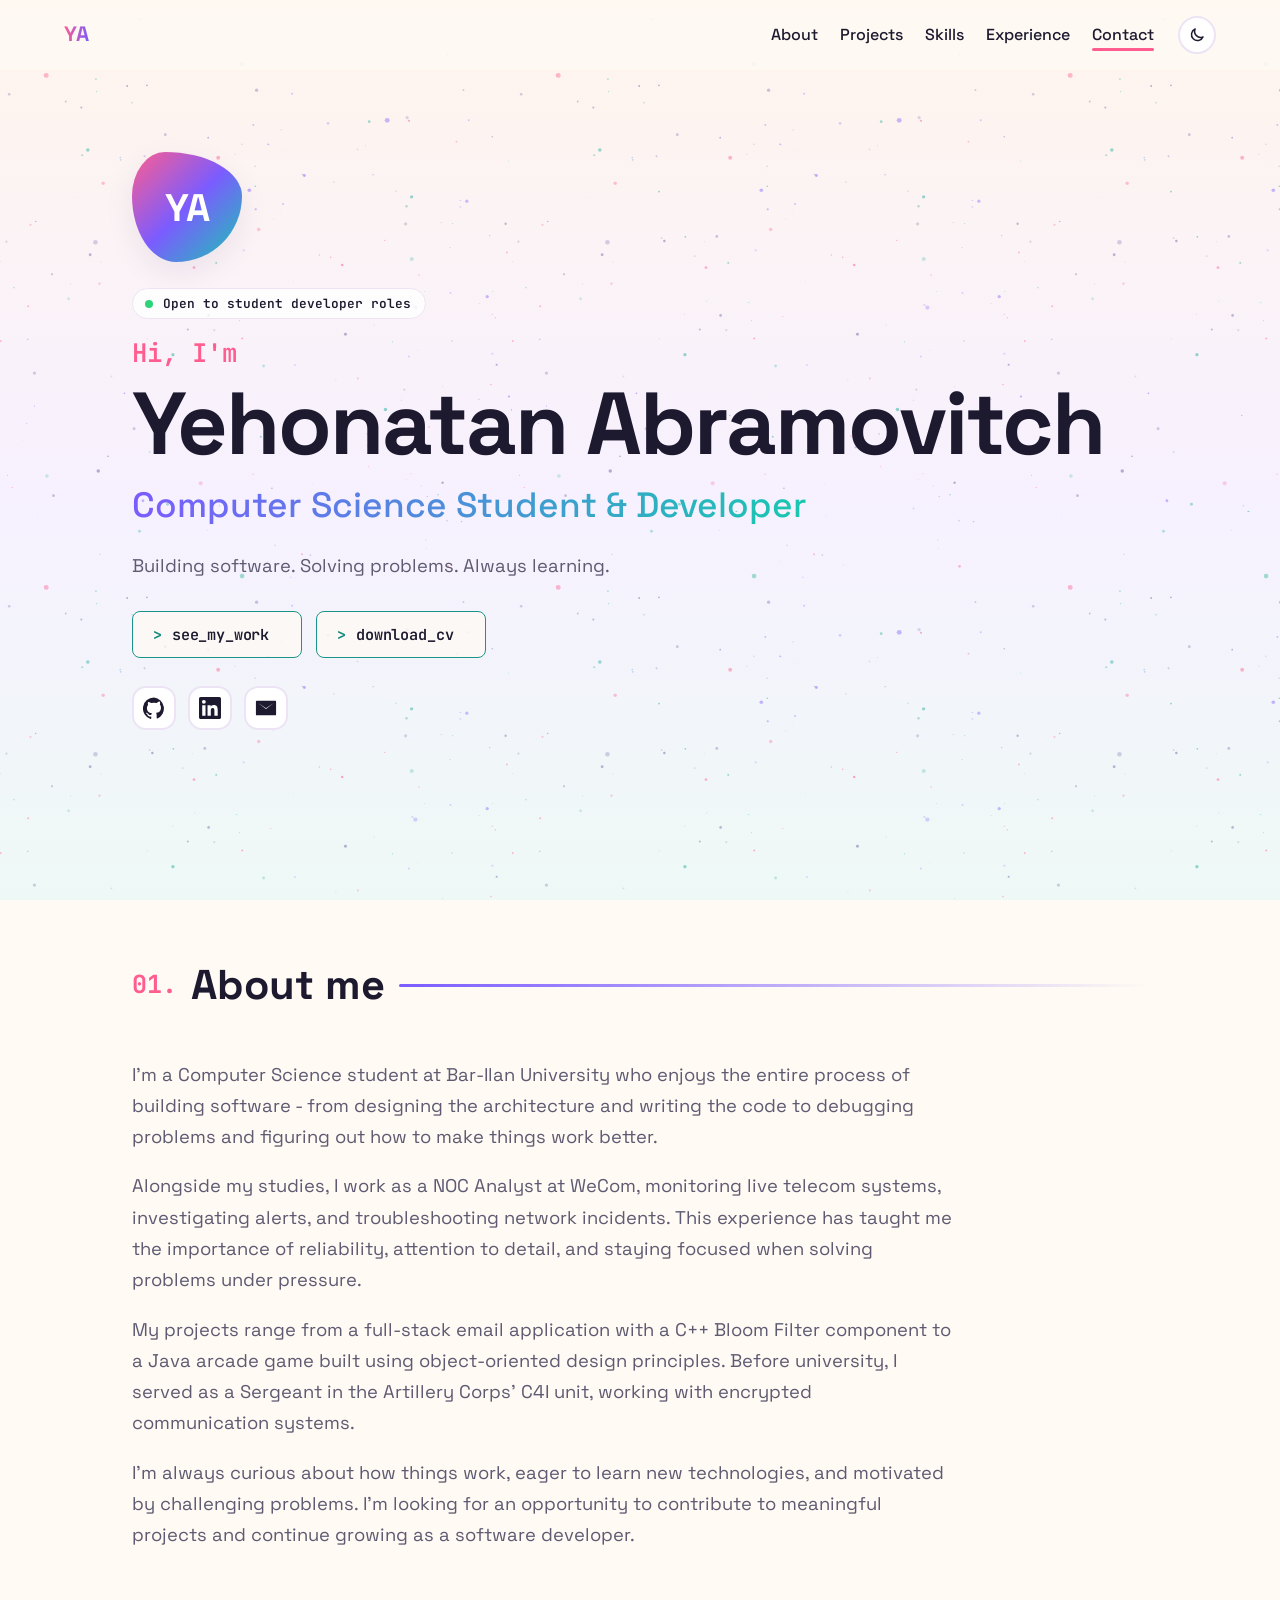
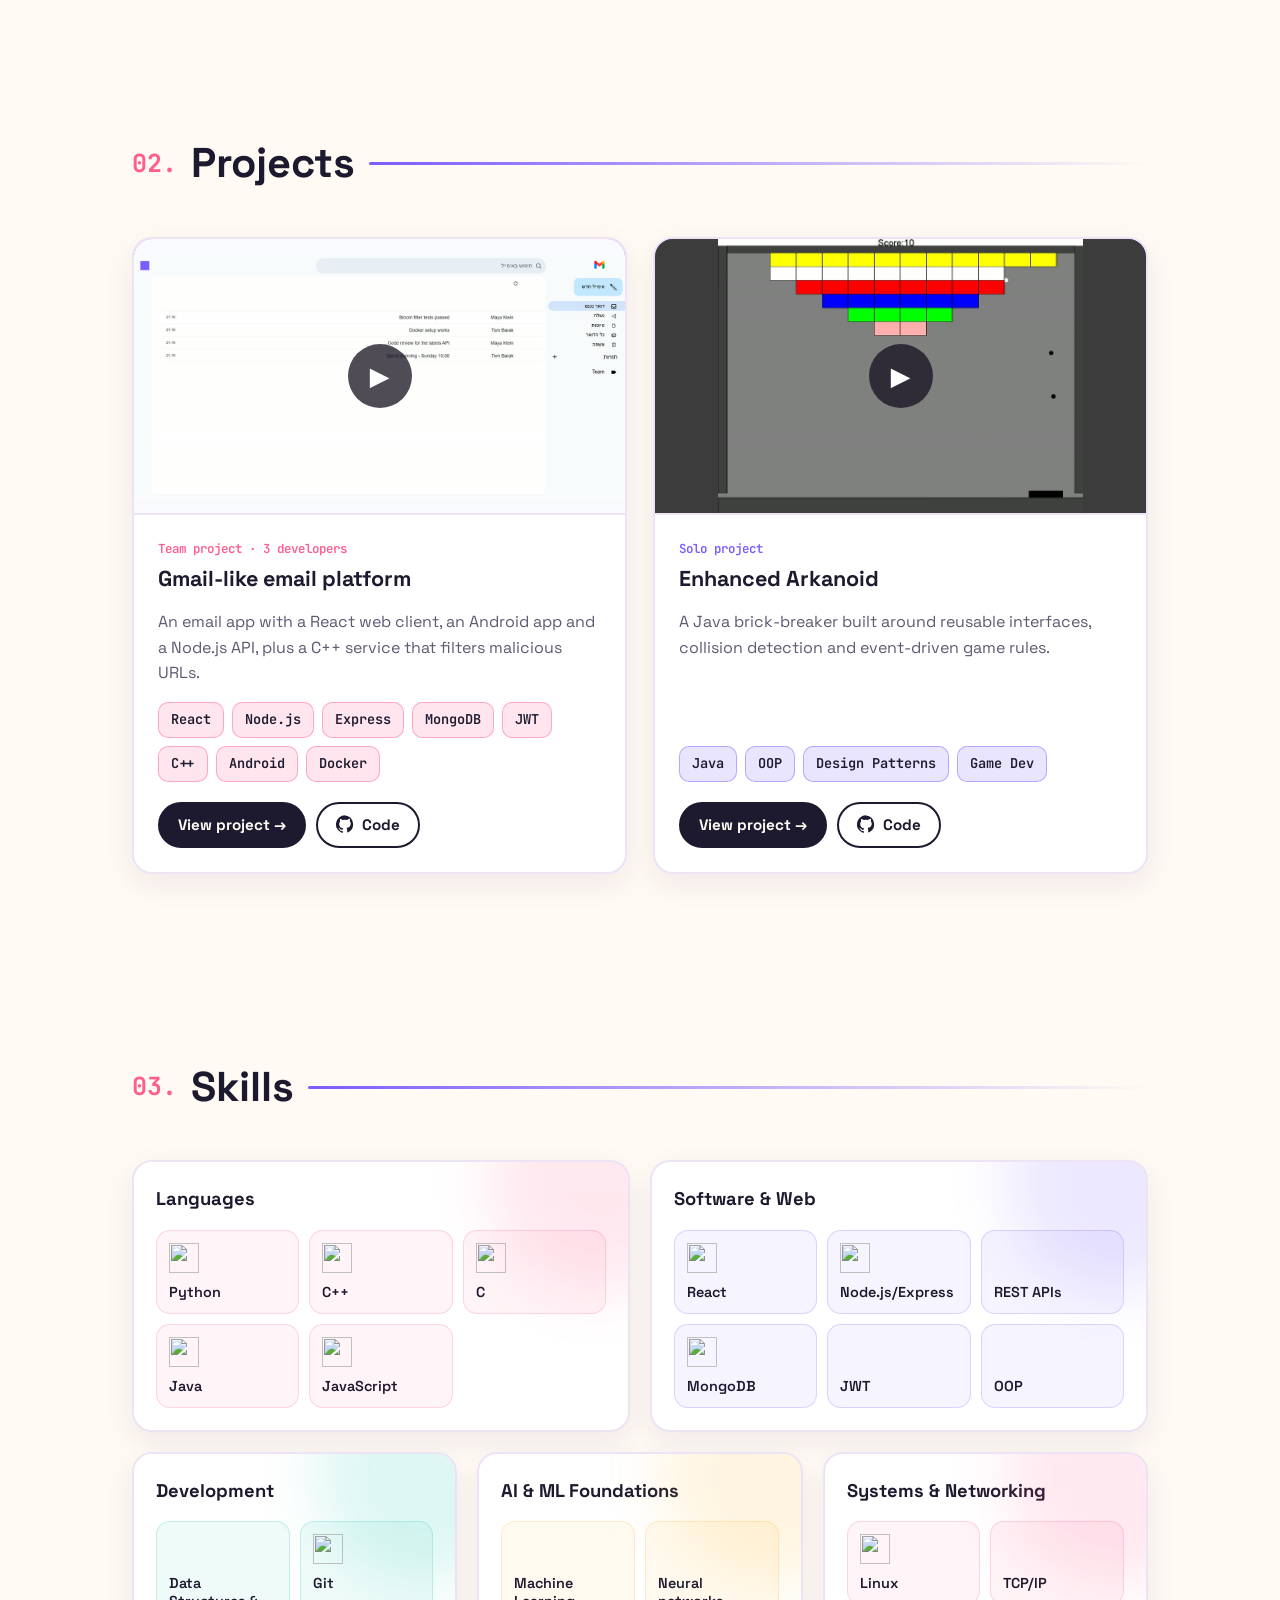
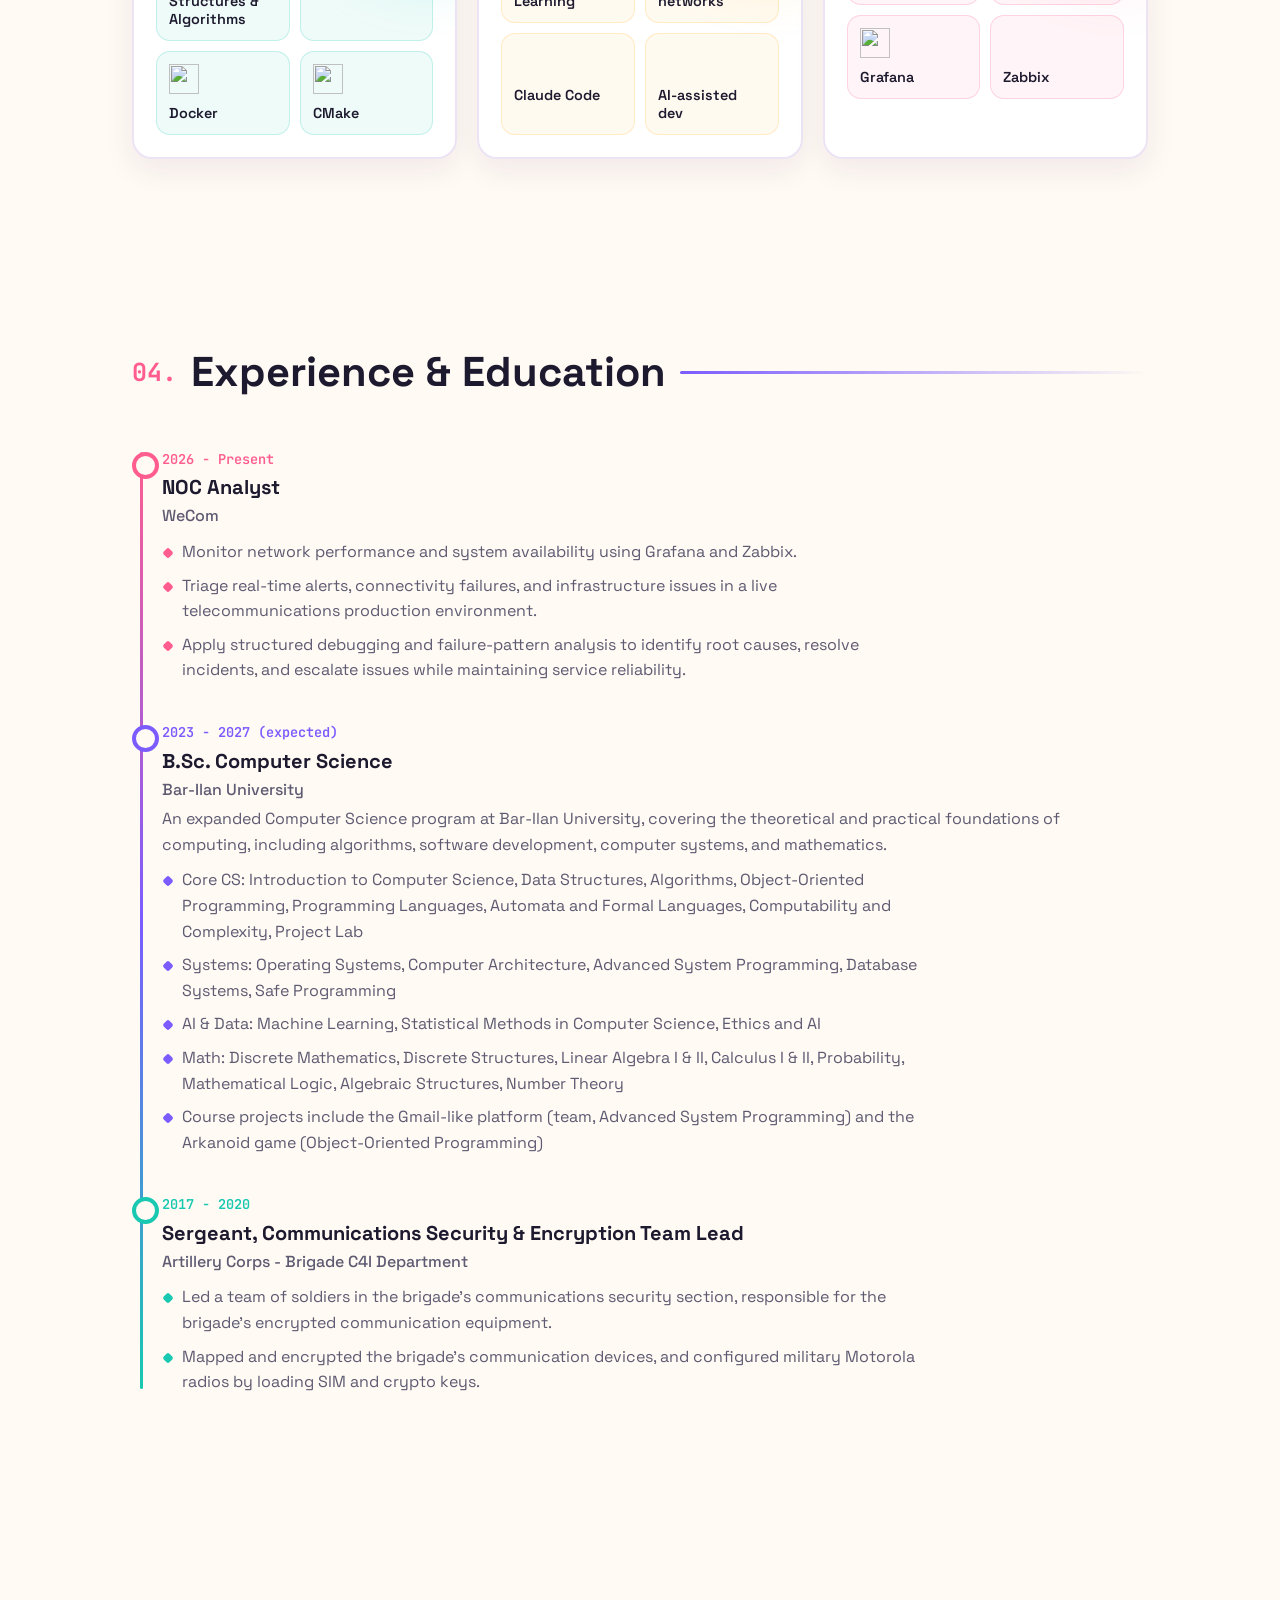
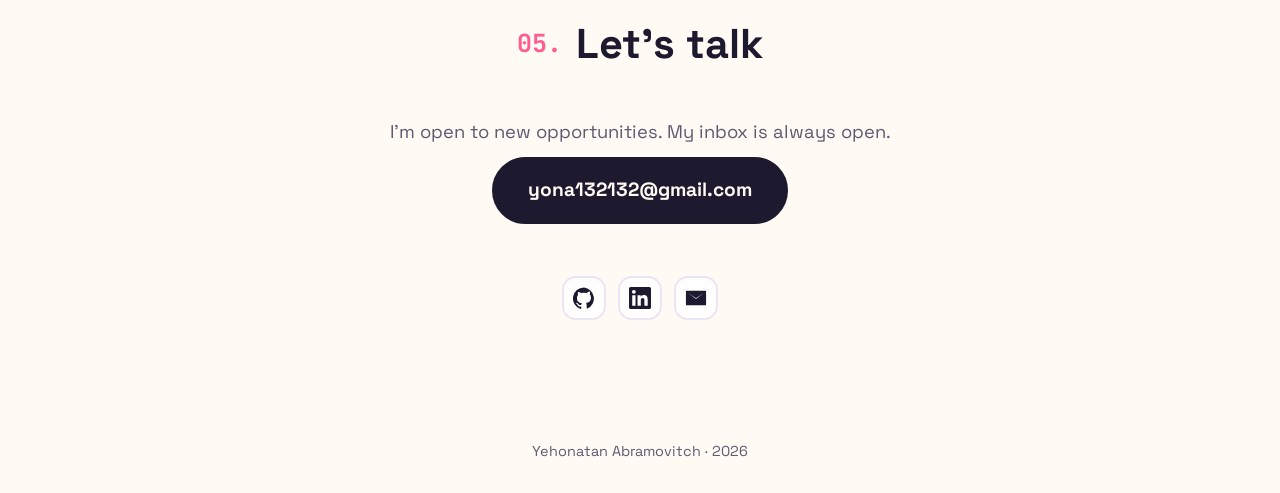
==== index.html @ 2c09aaca "CV and military service: align the CV with the site, and the site with the CV - CV: removed GoogleTe" ====
<!doctype html>
<html lang="en">
<head>
  <meta charset="utf-8">
  <meta name="viewport" content="width=device-width, initial-scale=1">
  <title>Yehonatan Abramovitch - Computer Science Student & Developer</title>
  <meta name="description" content="Building software. Solving problems. Always learning. Portfolio of projects in React, Node.js, C++ and Java.">
  <meta name="theme-color" content="#13111f">
  <link rel="icon" href="favicon.svg" type="image/svg+xml">
  <link rel="prefetch" href="project.html">
  <!-- link preview when shared (LinkedIn, WhatsApp, Slack, email...) -->
  <meta property="og:type" content="website">
  <meta property="og:site_name" content="Yehonatan Abramovitch">
  <meta property="og:title" content="Yehonatan Abramovitch: Computer Science Student & Developer">
  <meta property="og:description" content="Building software. Solving problems. Always learning. Portfolio of projects in React, Node.js, C++ and Java.">
  <meta property="og:url" content="https://yehonatanabramovitch.github.io/">
  <meta property="og:image" content="https://yehonatanabramovitch.github.io/images/og-preview.png">
  <meta property="og:image:width" content="1200">
  <meta property="og:image:height" content="630">
  <meta property="og:image:alt" content="Yehonatan Abramovitch: Computer Science Student & Developer">
  <meta name="twitter:card" content="summary_large_image">
  <link rel="preconnect" href="https://fonts.googleapis.com">
  <link rel="preconnect" href="https://fonts.gstatic.com" crossorigin>
  <link href="https://fonts.googleapis.com/css2?family=Space+Grotesk:wght@400;500;700&family=JetBrains+Mono:wght@400;600&display=swap" rel="stylesheet">
  <link rel="stylesheet" href="style.css?v=42">
  <!-- apply the saved theme before first paint so dark-mode visitors don't see a light flash -->
  <script>try{var t=localStorage.getItem("theme")||(matchMedia("(prefers-color-scheme: dark)").matches?"dark":"light");document.documentElement.dataset.theme=t;if(sessionStorage.getItem("warp")){sessionStorage.removeItem("warp");document.documentElement.classList.add("warp-in")}}catch(e){}</script>
</head>
<body data-page="home">
  <div class="space" aria-hidden="true">
    <div class="stars s1"></div><div class="stars s2"></div><div class="stars s3"></div>
    <i class="shooting"></i>
  </div>
  <div class="progress" aria-hidden="true"></div>
  <div class="cursor-label" aria-hidden="true">View</div>

  <header class="nav">
    <a href="#top" class="logo" id="logo"></a>
    <button class="menu-btn" id="menuBtn" aria-label="Open menu" aria-expanded="false" aria-controls="siteNav">
      <svg viewBox="0 0 24 24" aria-hidden="true"><path d="M4 7h16M4 12h16M4 17h16"/></svg>
    </button>
    <nav id="siteNav">
      <a href="#about">About</a>
      <a href="#projects">Projects</a>
      <a href="#skills">Skills</a>
      <a href="#experience">Experience</a>
      <a href="#contact">Contact</a>
    </nav>
    <button class="theme" id="themeBtn" aria-label="Toggle theme">
      <svg class="i-moon" viewBox="0 0 24 24" aria-hidden="true"><path d="M20 14.5A8 8 0 0 1 9.5 4a8 8 0 1 0 10.5 10.5z"/></svg>
      <svg class="i-sun" viewBox="0 0 24 24" aria-hidden="true"><circle cx="12" cy="12" r="4"/><path d="M12 2v2M12 20v2M4.9 4.9l1.4 1.4M17.7 17.7l1.4 1.4M2 12h2M20 12h2M4.9 19.1l1.4-1.4M17.7 6.3l1.4-1.4"/></svg>
    </button>
  </header>

  <main id="top">
    <section class="hero">
      <div class="avatar" id="avatar"></div>
      <p class="status" id="status" hidden><span class="dot" aria-hidden="true"></span><span id="statusText"></span></p>
      <p class="hello mono"><span class="role-wipe" style="--d:.3s; --wd:.6s"><span>Hi, I'm</span></span></p>
      <h1><span class="role-wipe" style="--d:.65s; --wd:.95s"><span id="name"></span></span></h1>
      <h2 class="role"><span class="role-wipe" style="--d:1.35s"><span id="role"></span></span></h2>
      <p class="tagline"><span class="role-wipe" style="--d:2.05s"><span id="tagline"></span></span></p>
      <div class="cta">
        <a class="btn term" href="#projects" aria-label="See my work"><span class="prompt" aria-hidden="true">&gt;</span><span>see_my_work</span><span class="caret" aria-hidden="true"></span></a>
        <a class="btn term" id="cvBtn" target="_blank" rel="noopener" aria-label="Download CV"><span class="prompt" aria-hidden="true">&gt;</span><span>download_cv</span><span class="caret" aria-hidden="true"></span></a>
      </div>
      <div class="socials" id="heroSocials"></div>
    </section>

    <section id="about" class="reveal">
      <h3 class="section-title"><span class="mono">01.</span> About me</h3>
      <div id="aboutText" class="about-text"></div>
    </section>

    <section id="projects" class="reveal">
      <h3 class="section-title"><span class="mono">02.</span> Projects</h3>
      <div id="projectGrid" class="projects"></div>
    </section>

    <section id="skills" class="reveal">
      <h3 class="section-title"><span class="mono">03.</span> Skills</h3>
      <div id="skillGrid" class="skill-grid"></div>
    </section>

    <section id="experience" class="reveal">
      <h3 class="section-title"><span class="mono">04.</span> Experience & Education</h3>
      <ol id="timeline" class="timeline"></ol>
    </section>

    <section id="contact" class="reveal contact">
      <h3 class="section-title"><span class="mono">05.</span> Let's talk</h3>
      <p>I'm open to new opportunities. My inbox is always open.</p>
      <a class="btn primary big" id="mailBtn"></a>
      <div class="socials" id="footSocials"></div>
    </section>
  </main>

  <footer><span id="footName"></span> · <span id="year"></span></footer>

  <dialog id="lightbox" class="lightbox">
    <button class="lb-close" id="lbClose" aria-label="Close">✕</button>
    <button class="lb-nav prev" id="lbPrev" aria-label="Previous">‹</button>
    <figure>
      <img id="lbImg" alt="">
      <figcaption id="lbCaption"></figcaption>
    </figure>
    <button class="lb-nav next" id="lbNext" aria-label="Next">›</button>
  </dialog>

  <!-- bump ?v= on each update so browsers fetch fresh files -->
  <script src="data.js?v=42"></script>
  <script src="script.js?v=42"></script>
</body>
</html>
---- style.css ----
:root {
  --bg: #fffaf3;
  --surface: #ffffff;
  --text: #1d1a2f;
  --muted: #5d5a72;
  --border: #ece4f5;
  --c1: #ff5d8f;  /* pink */
  --c2: #7b5cff;  /* violet */
  --c3: #18c8b0;  /* teal */
  --c4: #ffb627;  /* amber */
  --shadow: 0 10px 30px rgba(60, 30, 120, .08);
  --radius: 20px;
  --ease-out: cubic-bezier(0.23, 1, 0.32, 1);
  --ease-in-out: cubic-bezier(0.77, 0, 0.175, 1);
}
:root[data-theme="dark"] {
  --bg: #13111f;
  --surface: #1d1a2f;
  --text: #f4f1ff;
  --muted: #aaa5c4;
  --border: #2e2a47;
  --shadow: 0 10px 30px rgba(0, 0, 0, .35);
}

* { box-sizing: border-box; margin: 0; padding: 0; }
html { scroll-behavior: smooth; }
body {
  font-family: "Space Grotesk", system-ui, sans-serif;
  background: var(--bg);
  color: var(--text);
  line-height: 1.6;
  overflow-x: hidden;
}
/* theme switch: script.js animates the new theme in as a growing circle, so skip the default crossfade */
.theme-switching::view-transition-old(root), .theme-switching::view-transition-new(root) { animation: none; mix-blend-mode: normal; }

a { color: inherit; text-decoration: none; }
.mono { font-family: "JetBrains Mono", monospace; }

/* background: a trip through space. Three star layers (tiles drawn in script.js) move at different speeds as you
   scroll, so near stars pass faster than far ones.
   Everything moves with transform only, so scrolling stays on the compositor. Light mode is a dawn sky. */
.space {
  position: fixed; inset: 0; z-index: -1; pointer-events: none; overflow: hidden;
  background: linear-gradient(180deg, #16132a 0%, #100e1e 60%, #0d0b18 100%);
}
:root:not([data-theme="dark"]) .space { background: linear-gradient(180deg, #fff5ec 0%, #f7f1ff 55%, #eef9f6 100%); }
.stars {
  position: absolute; left: 0; right: 0; top: 0; height: calc(100vh + var(--travel));
  background-repeat: repeat; background-size: 512px 512px; will-change: transform;
}
.s1 { --travel: 30vh; background-image: var(--stars1-d); }
.s2 { --travel: 90vh; background-image: var(--stars2-d); }
.s3 { --travel: 200vh; background-image: var(--stars3-d); }
:root:not([data-theme="dark"]) .s1 { background-image: var(--stars1-l); }
:root:not([data-theme="dark"]) .s2 { background-image: var(--stars2-l); }
:root:not([data-theme="dark"]) .s3 { background-image: var(--stars3-l); }
@supports (animation-timeline: scroll()) {
  .stars { animation: fly linear both; animation-timeline: scroll(root); }
  @keyframes fly { to { transform: translateY(calc(-1 * var(--travel))); } }
}
/* an occasional shooting star (dark mode only) */
.shooting {
  position: absolute; top: 14%; left: 8%; width: 140px; height: 2px; border-radius: 2px; opacity: 0;
  background: linear-gradient(90deg, transparent, #fff); rotate: 22deg;
  animation: shoot 11s linear 4s infinite;
}
:root:not([data-theme="dark"]) .shooting { display: none; }
@keyframes shoot {
  0% { translate: 0 0; opacity: 0; }
  1% { opacity: 1; }
  7% { translate: 55vw 22vw; opacity: 0; }
  100% { translate: 55vw 22vw; opacity: 0; }
}
.hero.paused .avatar { animation-play-state: paused; }

/* nav */
.nav {
  position: sticky; top: 0; z-index: 10;
  display: flex; align-items: center; gap: 24px;
  padding: 16px clamp(16px, 5vw, 64px);
  /* near-opaque instead of a live blur: a backdrop blur over moving layers repaints on every frame */
  background: color-mix(in srgb, var(--bg) 90%, transparent);
}
.logo {
  font-weight: 700; font-size: 1.3rem;
  background: linear-gradient(90deg, var(--c1), var(--c2));
  -webkit-background-clip: text; background-clip: text; color: transparent;
}
.nav nav { margin-left: auto; display: flex; gap: 22px; }
.nav nav a { font-weight: 500; position: relative; }
.nav nav a::after {
  content: ""; position: absolute; left: 0; right: 0; bottom: -3px; height: 3px;
  background: var(--c1); border-radius: 3px;
  transform: scaleX(0); transform-origin: right; transition: transform .3s var(--ease-out);
}
.nav nav a.active::after { transform: scaleX(1); transform-origin: left; }
@media (hover: hover) and (pointer: fine) {
  .nav nav a:hover::after { transform: scaleX(1); transform-origin: left; }
}
.theme, .menu-btn {
  border: 2px solid var(--border); background: var(--surface); color: var(--text);
  width: 38px; height: 38px; border-radius: 50%; cursor: pointer;
  display: grid; place-items: center; flex-shrink: 0;
  transition: transform .16s var(--ease-out), border-color .2s;
}
.theme:active, .menu-btn:active { transform: scale(.92); }
.theme svg, .menu-btn svg { width: 18px; height: 18px; grid-area: 1 / 1; fill: none; stroke: currentColor; stroke-width: 2; stroke-linecap: round; stroke-linejoin: round; }
.theme svg { transition: transform .45s var(--ease-out), opacity .25s; }
.theme .i-sun { opacity: 0; transform: rotate(-90deg) scale(.6); }
:root[data-theme="dark"] .theme .i-moon { opacity: 0; transform: rotate(90deg) scale(.6); }
:root[data-theme="dark"] .theme .i-sun { opacity: 1; transform: none; }
.menu-btn { display: none; }

/* reading progress: a thin bar that fills as the page scrolls (CSS scroll timeline, no JS) */
.progress { display: none; }
@supports (animation-timeline: scroll()) {
  .progress {
    display: block; position: fixed; top: 0; left: 0; right: 0; height: 3px; z-index: 11;
    background: linear-gradient(90deg, var(--c1), var(--c2), var(--c3));
    transform-origin: left; transform: scaleX(0);
    animation: progress linear both; animation-timeline: scroll(root);
  }
  @keyframes progress { to { transform: scaleX(1); } }
}

main { max-width: 1080px; margin: 0 auto; padding: 0 clamp(16px, 5vw, 32px); }
section { padding: 90px 0; }

/* hero */
.hero { min-height: 88vh; display: flex; flex-direction: column; justify-content: center; padding-top: 40px; }
.avatar {
  width: 110px; height: 110px; border-radius: 30% 70% 60% 40% / 40% 40% 60% 60%;
  background: linear-gradient(135deg, var(--c1), var(--c2), var(--c3));
  display: grid; place-items: center; color: #fff; font-size: 2.4rem; font-weight: 700;
  margin-bottom: 26px; overflow: hidden; animation: morph 8s ease-in-out infinite;
  box-shadow: var(--shadow);
}
.avatar img { width: 100%; height: 100%; object-fit: cover; }
@keyframes morph {
  50% { border-radius: 60% 40% 30% 70% / 60% 30% 70% 40%; }
}
/* availability tag above the greeting; the dot is a real status, so it gets a soft pulse */
.status {
  display: inline-flex; align-items: center; gap: 10px; align-self: flex-start; margin-bottom: 14px;
  padding: 6px 14px 6px 12px; border-radius: 999px; font: 600 .8rem "JetBrains Mono", monospace;
  color: var(--text); background: color-mix(in srgb, var(--surface) 80%, transparent); border: 1.5px solid var(--border);
}
.status[hidden] { display: none; }
.status .dot { width: 8px; height: 8px; border-radius: 50%; background: #2fd47a; box-shadow: 0 0 0 0 rgba(47, 212, 122, .5); animation: pulse 2.4s ease-out infinite; }
@keyframes pulse { 70% { box-shadow: 0 0 0 8px rgba(47, 212, 122, 0); } 100% { box-shadow: 0 0 0 0 rgba(47, 212, 122, 0); } }
.hello { color: var(--c1); font-weight: 600; font-size: clamp(1.2rem, 3vw, 1.6rem); margin-bottom: 4px; }
.hero h1 { font-size: clamp(2.8rem, 9vw, 5.5rem); line-height: 1.05; letter-spacing: -2px; }
.role { font-size: clamp(1.4rem, 4vw, 2.2rem); font-weight: 500; margin-top: 6px; }
/* the hero lines (greeting, name, role, tagline) are written in one after another: a colored bar sweeps left to right and the text
   appears behind it (--d staggers the second line) */
.role-wipe { position: relative; display: inline-block; --d: .55s; --wd: .85s; } /* --d: start, --wd: sweep length */
.role-wipe > span { display: inline-block; animation: wipe var(--wd) var(--ease-in-out) var(--d) both; }
#role {
  background: linear-gradient(90deg, var(--c2), var(--c3));
  -webkit-background-clip: text; background-clip: text; color: transparent;
}
.role-wipe::after {
  content: ""; position: absolute; top: 8%; bottom: 8%; left: 0; width: 4px; border-radius: 4px;
  background: linear-gradient(var(--c1), var(--c4));
  animation: sweep var(--wd) var(--ease-in-out) var(--d) both, bar-out .35s ease-out calc(var(--d) + var(--wd)) both;
}
@keyframes wipe { from { clip-path: inset(-10% 100% -10% 0); } to { clip-path: inset(-10% 0 -10% 0); } }
@keyframes sweep { from { left: 0; } to { left: calc(100% + 6px); } }
@keyframes bar-out { to { opacity: 0; } }
.tagline { max-width: 560px; color: var(--muted); font-size: 1.15rem; margin: 18px 0 30px; }

.cta { display: flex; flex-wrap: wrap; gap: 14px; }
.btn {
  display: inline-block; padding: 13px 26px; border-radius: 999px; font-weight: 700;
  border: 2px solid var(--text); transition: transform .25s var(--ease-out), box-shadow .25s var(--ease-out), translate .35s var(--ease-out);
}
@media (hover: hover) and (pointer: fine) {
  .btn:hover { transform: translateY(-3px); box-shadow: 5px 5px 0 var(--c4); }
}
/* press feedback: the button sinks into its shadow */
.btn:active { transform: translateY(0) scale(.97); box-shadow: 1px 1px 0 var(--c4); transition-duration: .1s; }
.btn.primary { background: var(--text); color: var(--bg); }
.btn.big { font-size: 1.2rem; padding: 16px 34px; margin: 10px 0 24px; }
.btn.small { padding: 9px 18px; font-size: .95rem; }
.btn svg { width: 18px; height: 18px; fill: currentColor; vertical-align: -3px; margin-right: 4px; }

.bullets { list-style: none; color: var(--muted); display: grid; gap: 8px; align-content: start; }
.bullets li { position: relative; padding-left: 20px; }
.bullets li::before {
  content: ""; position: absolute; left: 2px; top: .62em; width: 8px; height: 8px;
  border-radius: 2px; background: var(--accent, var(--c2)); transform: rotate(45deg);
}

.socials { display: flex; gap: 12px; margin-top: 28px; }
.socials a {
  width: 44px; height: 44px; border-radius: 14px; display: grid; place-items: center;
  background: var(--surface); border: 2px solid var(--border);
  transition: transform .3s var(--ease-out), border-color .2s, color .2s;
}
@media (hover: hover) and (pointer: fine) {
  .socials a:hover { transform: rotate(-8deg) scale(1.1); border-color: var(--c2); color: var(--c2); }
}
.socials a:active { transform: scale(.94); }
.socials svg { width: 22px; height: 22px; fill: currentColor; }

/* section titles */
.section-title { font-size: clamp(1.8rem, 5vw, 2.6rem); margin-bottom: 40px; display: flex; align-items: center; gap: 14px; }
.section-title .mono { color: var(--c1); font-size: .6em; }
.section-title::after { content: ""; flex: 1; height: 3px; border-radius: 3px; background: linear-gradient(90deg, var(--c2), transparent); }

/* about: one wide column, every paragraph in the same style */
.about-text { display: grid; gap: 18px; max-width: 820px; }
.about-text p { color: var(--muted); font-size: 1.15rem; line-height: 1.7; }

/* skills: a bento of groups; each skill is a tile with its icon in the group's color */
.skill-grid { display: grid; grid-template-columns: repeat(6, 1fr); gap: 20px; }
.skill-group {
  grid-column: span 2; position: relative; overflow: hidden; padding: 22px;
  background: var(--surface); border: 2px solid var(--border); border-radius: var(--radius); box-shadow: var(--shadow);
}
.skill-group:nth-child(1), .skill-group:nth-child(2) { grid-column: span 3; }
/* a soft wash of the group color in the corner so no two groups look identical */
.skill-group::before {
  content: ""; position: absolute; width: 220px; height: 220px; right: -80px; top: -90px; border-radius: 50%;
  background: var(--accent); opacity: .14; filter: blur(30px); pointer-events: none;
}
.skill-group h4 { display: flex; align-items: baseline; gap: 10px; font-size: 1.15rem; margin-bottom: 16px; }
.skill-group h4 .mono { font-size: .75rem; color: var(--accent); font-weight: 600; }
.skill-list { list-style: none; display: grid; grid-template-columns: repeat(auto-fill, minmax(118px, 1fr)); gap: 10px; }
.skill {
  display: flex; flex-direction: column; align-items: flex-start; gap: 10px; padding: 12px;
  border-radius: 14px; font-size: .9rem; font-weight: 600; line-height: 1.25;
  background: color-mix(in srgb, var(--accent) 7%, var(--surface));
  border: 1.5px solid color-mix(in srgb, var(--accent) 22%, transparent);
  transition: transform .3s var(--ease-out), border-color .2s, background-color .2s;
}
.skill-icon {
  width: 30px; height: 30px; flex-shrink: 0; background: var(--accent);
  -webkit-mask: var(--glyph) center / contain no-repeat; mask: var(--glyph) center / contain no-repeat;
  transition: transform .45s var(--ease-out);
}
/* tech logos keep their own brand colors (an <img>, not a tinted mask) */
.skill-icon.logo { background: none; -webkit-mask: none; mask: none; object-fit: contain; }
@media (hover: hover) and (pointer: fine) {
  .skill:hover { transform: translateY(-3px); border-color: var(--accent); background: color-mix(in srgb, var(--accent) 14%, var(--surface)); }
  .skill:hover .skill-icon { transform: rotate(-8deg) scale(1.12); }
}
.chips { display: flex; flex-wrap: wrap; gap: 8px; }
.chip {
  font-family: "JetBrains Mono", monospace; font-size: .85rem;
  padding: 6px 12px; border-radius: 10px; font-weight: 600;
  background: color-mix(in srgb, var(--accent) 16%, transparent);
  color: var(--text); border: 1.5px solid color-mix(in srgb, var(--accent) 45%, transparent);
}

/* projects */
.projects { display: grid; grid-template-columns: repeat(auto-fit, minmax(300px, 1fr)); gap: 26px; }
.card {
  background: var(--surface); border: 2px solid var(--border); border-radius: var(--radius);
  overflow: hidden; display: flex; flex-direction: column; box-shadow: var(--shadow);
  position: relative; isolation: isolate;
  transition: transform .4s var(--ease-out), box-shadow .4s var(--ease-out), border-color .25s;
}
/* spotlight: a soft glow in the card's accent that follows the pointer (position set from script.js) */
.card::before {
  content: ""; position: absolute; inset: 0; z-index: 2; pointer-events: none; border-radius: inherit;
  background: radial-gradient(420px circle at var(--mx, 50%) var(--my, 0%), color-mix(in srgb, var(--accent) 16%, transparent), transparent 60%);
  opacity: 0; transition: opacity .3s;
}
@media (hover: hover) and (pointer: fine) {
  /* --rx / --ry come from script.js so the card tilts toward the pointer */
  .card:hover {
    transform: perspective(1000px) rotateX(var(--rx, 0deg)) rotateY(var(--ry, 0deg)) translateY(-6px);
    border-color: var(--accent); box-shadow: 8px 8px 0 var(--accent);
  }
  .card:hover::before { opacity: 1; }
}
@media (prefers-reduced-motion: reduce) {
  .card:hover { transform: translateY(-6px); }
}
.card .thumb {
  /* fixed ratio so every project cover is exactly the same size */
  aspect-ratio: 16 / 9; width: 100%; overflow: hidden; flex-shrink: 0;
  background: linear-gradient(135deg, var(--accent), var(--c2));
  display: grid; place-items: center; color: #fff; font-size: 3rem; font-weight: 700;
  border-bottom: 2px solid var(--border);
}
/* media is pinned to the cover box so its own size can't stretch the card */
.card .thumb img, .card .thumb video { position: absolute; inset: 0; width: 100%; height: 100%; object-fit: cover; object-position: top center; transition: transform .4s; display: block; }
button.thumb { border: 0; padding: 0; cursor: zoom-in; position: relative; font: inherit; }
.thumb.has-video { position: relative; }
.thumb.has-video video { cursor: pointer; }
/* iOS Safari draws its own play button on blocked inline videos and can leave it on screen;
   card clips have no controls, so hide it (our own tap mark is shown only while needed) */
.thumb.has-video video::-webkit-media-controls,
.thumb.has-video video::-webkit-media-controls-start-playback-button,
.thumb.has-video video::-webkit-media-controls-overlay-play-button { display: none !important; -webkit-appearance: none; }
button.count { border: 0; cursor: zoom-in; line-height: inherit; transition: background .2s; }
button.count:hover { background: rgba(123, 92, 255, .9); }
button.thumb:hover img { transform: scale(1.05); }
.thumb .count {
  position: absolute; z-index: 1; right: 12px; bottom: 12px; padding: 5px 10px; border-radius: 999px;
  background: rgba(20, 17, 31, .8); color: #fff; font-size: .8rem; font-weight: 600;
  font-family: "JetBrains Mono", monospace;
}

/* lightbox */
.lightbox {
  border: 0; padding: 0; background: transparent; max-width: 100vw; max-height: 100vh;
  width: 100vw; height: 100vh; margin: 0;
}
.lightbox[open] { display: flex; align-items: center; justify-content: center; gap: 12px; }
.lightbox::backdrop { background: rgba(10, 8, 20, .88); backdrop-filter: blur(6px); }
.lightbox figure { max-width: min(1100px, 86vw); text-align: center; }
.lightbox img { max-width: 100%; max-height: 78vh; border-radius: 14px; box-shadow: 0 20px 60px rgba(0,0,0,.5); background: #fff; }
.lightbox figcaption { color: #fff; margin-top: 14px; font-weight: 500; }
.lb-nav, .lb-close {
  border: 0; cursor: pointer; color: #fff; background: rgba(255,255,255,.12);
  border-radius: 50%; display: grid; place-items: center; transition: background .2s;
}
.lb-nav { width: 52px; height: 52px; font-size: 2rem; flex-shrink: 0; }
.lb-nav:hover, .lb-close:hover { background: var(--c2); }
.lb-close { position: absolute; top: 20px; right: 20px; width: 44px; height: 44px; font-size: 1.2rem; }
.lightbox.single .lb-nav { visibility: hidden; }
@media (max-width: 720px) {
  .lightbox[open] { flex-wrap: wrap; align-content: center; }
  .lightbox figure { max-width: 92vw; order: -1; flex-basis: 100%; }
}
.card .body { padding: 24px; display: flex; flex-direction: column; gap: 16px; flex: 1; }
.card h4 { font-size: 1.35rem; line-height: 1.3; }
.card .bullets { flex: 1; font-size: .97rem; }
.card .actions { display: flex; flex-wrap: wrap; gap: 10px; margin-top: 4px; }

/* timeline */
.timeline { list-style: none; position: relative; padding-left: 30px; }
.timeline::before { content: ""; position: absolute; left: 8px; top: 6px; bottom: 6px; width: 3px; border-radius: 3px; background: linear-gradient(var(--c1), var(--c2), var(--c3)); }
.timeline > li { position: relative; margin-bottom: 36px; }
.timeline > li::before {
  content: ""; position: absolute; left: -30px; top: 6px; width: 19px; height: 19px; border-radius: 50%;
  background: var(--bg); border: 4px solid var(--accent);
}
.timeline .when { font-family: "JetBrains Mono", monospace; font-size: .85rem; color: var(--accent); font-weight: 600; }
.timeline h4 { font-size: 1.25rem; }
.timeline .place { color: var(--muted); font-weight: 500; }
.timeline p { color: var(--muted); margin-top: 4px; }
.timeline .bullets { margin-top: 10px; max-width: 760px; }

/* ---------- project detail page ---------- */
.project-page { max-width: 960px; padding-top: 30px; padding-bottom: 40px; }
.back { display: inline-block; font-weight: 700; color: var(--muted); margin: 10px 0; transition: color .2s, transform .2s; }
.back:hover { color: var(--accent); transform: translateX(-4px); }
.p-hero { padding: 30px 0 10px; display: grid; gap: 20px; }
.p-hero h1 { font-size: clamp(2rem, 6vw, 3.4rem); line-height: 1.1; letter-spacing: -1px; }
.meta { display: flex; flex-wrap: wrap; gap: 8px; }
.meta span {
  font-family: "JetBrains Mono", monospace; font-size: .8rem; font-weight: 600;
  padding: 5px 12px; border-radius: 999px; background: var(--accent); color: #fff;
}
.p-cover {
  display: block; width: 100%; aspect-ratio: 16 / 9; border: 2px solid var(--border); padding: 0;
  border-radius: var(--radius); overflow: hidden; cursor: zoom-in; margin-top: 16px;
  box-shadow: 10px 10px 0 var(--accent); background: var(--surface);
}
.p-cover img { width: 100%; height: 100%; object-fit: cover; object-position: top center; display: block; }
.card .thumb video.fit-contain { object-fit: contain; object-position: center; }
/* shown only when the browser blocked autoplay: one tap starts the clip */
.needs-tap::after {
  content: "▶"; position: absolute; z-index: 2; inset: 0; margin: auto; width: 64px; height: 64px;
  display: grid; place-items: center; border-radius: 50%; font-size: 1.6rem; color: #fff;
  background: rgba(20, 17, 31, .75); pointer-events: none;
}
.p-video.needs-tap { position: relative; }
/* demo video keeps its own aspect ratio so the whole frame and the controls stay visible */
.p-cover.p-video { aspect-ratio: auto; cursor: default; background: #000; }
.p-video video { width: 100%; height: auto; display: block; }
.p-section { padding: 60px 0 0; }
.p-section .section-title { margin-bottom: 24px; }
.lead { font-size: 1.15rem; color: var(--muted); max-width: 780px; }
.notfound { padding: 120px 0; font-size: 1.3rem; text-align: center; }
.notfound a { color: var(--c2); font-weight: 700; }

.arch { margin-top: 26px; display: flex; flex-direction: column; align-items: center; gap: 6px; }
.arch-row { display: flex; flex-wrap: wrap; justify-content: center; gap: 16px; width: 100%; }
.arch-box {
  flex: 1 1 220px; max-width: 340px; padding: 18px 20px; border-radius: 16px; text-align: center;
  background: var(--surface); border: 2px solid var(--border); box-shadow: var(--shadow);
  display: flex; flex-direction: column; gap: 4px;
}
.arch-row:nth-child(1) .arch-box { border-color: var(--c1); }
.arch-row:nth-child(3) .arch-box { border-color: var(--c2); }
.arch-row:nth-child(5) .arch-box { border-color: var(--c3); }
.arch-box strong { font-size: 1.1rem; }
.arch-box .mono { font-size: .8rem; color: var(--accent); font-weight: 600; }
.arch-box small { color: var(--muted); }
/* connectors between architecture layers: a packet runs down each one in turn and the layer it reaches lights up */
.arch-link { position: relative; width: 2px; height: 46px; background: var(--border); }
.arch-link span {
  position: absolute; left: 50%; top: 0; width: 10px; height: 10px; margin-left: -5px; border-radius: 50%; opacity: 0;
  background: var(--accent); box-shadow: 0 0 0 4px color-mix(in srgb, var(--accent) 25%, transparent);
  animation: packet 2.4s linear infinite; animation-delay: calc(var(--k) * .8s);
}
@keyframes packet {
  0% { transform: translateY(-4px); opacity: 0; }
  4% { opacity: 1; }
  30% { transform: translateY(40px); opacity: 1; }
  34%, 100% { transform: translateY(40px); opacity: 0; }
}
.arch-row .arch-box { animation: arrive 2.4s ease-out infinite; animation-delay: calc(var(--k) * .8s - .1s); }
@keyframes arrive {
  0% { box-shadow: 0 0 0 0 color-mix(in srgb, var(--accent) 0%, transparent), var(--shadow); }
  8% { box-shadow: 0 0 0 5px color-mix(in srgb, var(--accent) 35%, transparent), var(--shadow); }
  30%, 100% { box-shadow: 0 0 0 0 color-mix(in srgb, var(--accent) 0%, transparent), var(--shadow); }
}

/* Bloom filter demo */
.bloom-form { display: grid; gap: 8px; margin: 22px 0 18px; }
.bloom-form label { font-weight: 700; }
.bloom-row { display: flex; flex-wrap: wrap; gap: 10px; }
.bloom-row input {
  flex: 1 1 260px; min-width: 0; padding: 10px 14px; border-radius: 12px; border: 2px solid var(--border);
  background: var(--surface); color: var(--text); font: 500 1rem "JetBrains Mono", monospace;
}
.bloom-row input::placeholder { color: color-mix(in srgb, var(--muted) 80%, transparent); }
.bloom-row input:focus-visible { outline: 3px solid var(--accent); outline-offset: 2px; border-radius: 12px; }
.bloom-row .btn { cursor: pointer; font: inherit; font-weight: 700; }
.bloom-fp { justify-self: start; border: 0; background: none; padding: 4px 0; color: var(--accent); font: 600 .9rem "Space Grotesk", sans-serif; text-decoration: underline; text-underline-offset: 3px; cursor: pointer; }
.bloom-bits { display: grid; grid-template-columns: repeat(16, 1fr); gap: 5px; max-width: 560px; }
.bloom-bits span {
  aspect-ratio: 1; border-radius: 5px; border: 1.5px solid var(--border); background: var(--surface);
  transition: background-color .3s, transform .3s var(--ease-out), border-color .2s;
}
.bloom-bits span.on { background: color-mix(in srgb, var(--accent) 70%, var(--surface)); border-color: transparent; }
.bloom-bits span.probe { border-color: var(--text); transform: scale(1.18); box-shadow: 0 0 0 2px var(--text); }
.bloom-bits span.fresh { animation: pop .5s var(--ease-out); }
@keyframes pop { 40% { transform: scale(1.4); } }
.bloom-hashes { min-height: 1.4em; margin-top: 14px; font-size: .85rem; color: var(--muted); }
.bloom-result { min-height: 3.2em; margin-top: 6px; padding: 12px 16px; border-radius: 12px; background: var(--surface); border: 2px solid var(--border); }
.bloom-result[data-kind="clear"] { border-color: #2fbf71; }
.bloom-result[data-kind="blocked"] { border-color: #e8413c; }
.bloom-result[data-kind="fp"] { border-color: #e9a23b; }
.bloom-result[data-kind="added"] { border-color: var(--accent); }
.bloom-result .verdict { font: 700 .8rem "JetBrains Mono", monospace; letter-spacing: .04em; margin-right: 6px; padding: 2px 8px; border-radius: 6px; color: #fff; background: var(--accent); }
.bloom-result[data-kind="clear"] .verdict { background: #23a463; }
.bloom-result[data-kind="blocked"] .verdict { background: #d8352f; }
.bloom-result[data-kind="fp"] .verdict { background: #c9821a; }
.bloom-list { display: flex; flex-wrap: wrap; align-items: center; gap: 8px; margin-top: 16px; }
.bloom-list > .mono { font-size: .8rem; color: var(--muted); }
.bloom-items { display: contents; }

/* Arkanoid demo */
.ark { position: relative; margin-top: 20px; border-radius: 14px; overflow: hidden; border: 2px solid var(--border); box-shadow: var(--shadow); }
.ark canvas { display: block; width: 100%; height: auto; touch-action: none; }
.ark canvas:focus-visible { outline: 3px solid var(--accent); outline-offset: -3px; }
.ark-overlay {
  position: absolute; inset: 0; display: grid; place-items: center; border: 0; cursor: pointer;
  background: rgba(20, 17, 31, .55); color: #fff; font: 700 1.2rem "Space Grotesk", sans-serif;
}
.ark-overlay[hidden] { display: none; }
.ark-overlay span { padding: 12px 22px; border-radius: 999px; background: var(--accent); }

.bullets.features { grid-template-columns: repeat(auto-fit, minmax(280px, 1fr)); gap: 12px 28px; font-size: 1.05rem; }

.challenges { display: grid; gap: 18px; }
.challenge {
  background: var(--surface); border: 2px solid var(--border); border-radius: 16px; overflow: hidden;
  border-left: 6px solid var(--accent);
}
.c-q { padding: 16px 20px; font-weight: 700; font-size: 1.05rem; }
.c-q .mono { color: var(--accent); margin-right: 6px; }
.c-a { padding: 14px 20px 18px; color: var(--muted); border-top: 1px dashed var(--border); }
.c-a .label {
  display: inline-block; margin-right: 10px; padding: 2px 10px; border-radius: 6px; font-size: .75rem;
  font-weight: 700; text-transform: uppercase; letter-spacing: 1px;
  background: color-mix(in srgb, var(--c3) 20%, transparent); color: var(--text);
}

.shots { display: grid; grid-template-columns: repeat(auto-fill, minmax(260px, 1fr)); gap: 20px; }
.shots figure { display: grid; gap: 8px; }
.shots .shot {
  aspect-ratio: 16 / 10; padding: 0; border: 2px solid var(--border); border-radius: 14px; overflow: hidden;
  cursor: zoom-in; background: var(--surface); transition: transform .2s, border-color .2s;
}
.shots .shot:hover { transform: translateY(-4px); border-color: var(--accent); }
/* show each whole screenshot, letterboxed, instead of cropping it (pinned so it can't overflow the frame) */
.shots .shot { position: relative; }
.shots img { position: absolute; inset: 0; width: 100%; height: 100%; object-fit: contain; object-position: center; display: block; background: #eef0f4; }
.shots figcaption { color: var(--muted); font-size: .9rem; text-align: center; }

.p-end { text-align: center; padding-bottom: 20px; }
.p-end h3 { font-size: 1.8rem; margin-bottom: 18px; }
.p-end .cta { justify-content: center; margin-bottom: 20px; }

/* next project: a large card linking to the following case study */
.next-project {
  position: relative; display: grid; grid-template-columns: minmax(0, 1.1fr) minmax(0, 1fr) auto; align-items: center; gap: 28px;
  padding: 18px; border-radius: var(--radius); background: var(--surface); border: 2px solid var(--border); box-shadow: var(--shadow);
  transition: transform .4s var(--ease-out), box-shadow .4s var(--ease-out), border-color .25s;
}
.np-media { aspect-ratio: 16 / 9; border-radius: 14px; overflow: hidden; background: color-mix(in srgb, var(--accent) 20%, var(--surface)); }
.np-media img { width: 100%; height: 100%; object-fit: cover; object-position: top center; display: block; transition: transform .6s var(--ease-out); }
.np-text { display: grid; gap: 10px; }
.np-label { font-size: .8rem; font-weight: 600; color: var(--accent); }
.np-title { font-size: clamp(1.3rem, 2.8vw, 1.9rem); font-weight: 700; line-height: 1.15; text-wrap: balance; }
.np-arrow {
  width: 52px; height: 52px; border-radius: 50%; display: grid; place-items: center; margin-right: 6px;
  background: var(--accent); color: #fff; font-size: 1.4rem; transition: transform .35s var(--ease-out);
}
@media (hover: hover) and (pointer: fine) {
  .next-project:hover { transform: translateY(-4px); border-color: var(--accent); box-shadow: 8px 8px 0 var(--accent); }
  .next-project:hover .np-media img { transform: scale(1.05); }
  .next-project:hover .np-arrow { transform: translateX(6px); }
}
.next-project:active { transform: scale(.99); }
@media (max-width: 720px) {
  .next-project { grid-template-columns: 1fr; gap: 16px; }
  .np-arrow { justify-self: end; margin: -6px 0 0; width: 44px; height: 44px; }
}

/* contact */
.contact { text-align: center; }
.contact .section-title { justify-content: center; }
.contact .section-title::after { display: none; }
.contact p { color: var(--muted); font-size: 1.15rem; }
.contact .socials { justify-content: center; }

/* short project cards: context line, short name, one sentence */
.card-meta { font-size: .78rem; font-weight: 600; color: var(--accent); }
.card .body .card-meta + h4 { margin-top: -10px; }
.card-summary { color: var(--muted); font-size: 1rem; flex: 1; }

/* project page tabs */
.p-tabs { padding-top: 48px; }
.tablist {
  position: sticky; top: 70px; z-index: 5; display: flex; gap: 4px; overflow-x: auto; scrollbar-width: none;
  padding: 6px; margin-bottom: 30px; border-radius: 14px; border: 2px solid var(--border);
  background: color-mix(in srgb, var(--surface) 92%, transparent);
}
.tablist::-webkit-scrollbar { display: none; }
.tablist [role="tab"] {
  flex: 0 0 auto; border: 0; background: transparent; color: var(--muted); cursor: pointer;
  padding: 10px 16px; border-radius: 10px; font: 700 .95rem "Space Grotesk", sans-serif;
  transition: background-color .2s, color .2s;
}
.tablist [role="tab"]:hover { color: var(--text); }
.tablist [role="tab"][aria-selected="true"] { background: color-mix(in srgb, var(--accent) 18%, transparent); color: var(--text); box-shadow: inset 0 -3px 0 var(--accent); }
.tabpanel { animation: panel-in .35s var(--ease-out); }
.tabpanel:focus-visible { outline-offset: 8px; }
@keyframes panel-in { from { opacity: 0; transform: translateY(8px); } }
.sub + .sub { margin-top: 40px; }
.sub-title { font-size: 1.35rem; margin-bottom: 12px; }

footer { text-align: center; padding: 30px; color: var(--muted); font-size: .9rem; }

/* scroll reveal: the section rises in, then its items follow in a short cascade (--i set in script.js) */
.reveal { opacity: 0; transform: translateY(24px); transition: opacity .8s var(--ease-out), transform .8s var(--ease-out); }
.reveal.visible { opacity: 1; transform: none; }
/* "backwards" fill only: once the entrance ends, hover transforms take over again */
.reveal:not(.visible) [style*="--i"] { opacity: 0; }
.reveal.visible [style*="--i"] { animation: rise .7s var(--ease-out) backwards; animation-delay: calc(var(--i) * 70ms + 120ms); }

/* hero entrance: name, role and actions arrive in sequence on load */
.hero > * { animation: rise .9s var(--ease-out) backwards; animation-delay: calc(var(--n, 0) * 80ms + 60ms); }
.hero > :nth-child(2) { --n: 1; }
.hero > :nth-child(3) { --n: 2; }
.hero > :nth-child(4) { --n: 3; }
.hero > :nth-child(5) { --n: 4; }
.hero > :nth-child(6) { --n: 5; }
.hero > :nth-child(7) { --n: 6; }
.hero > :nth-child(8) { --n: 7; }
.hero .avatar { animation: rise .9s var(--ease-out) backwards, morph 8s ease-in-out infinite; }
@keyframes rise { from { opacity: 0; transform: translateY(20px); filter: blur(6px); } }

/* timeline: the line draws itself as you scroll past it */
@supports (animation-timeline: view()) {
  .timeline::before {
    transform-origin: top; animation: draw linear both;
    animation-timeline: view(); animation-range: entry 10% cover 60%;
  }
  @keyframes draw { from { transform: scaleY(0); } }
}

/* lightbox: opens with a short scale-in, slides crossfade with a touch of blur */
.lightbox[open] figure { transition: opacity .3s var(--ease-out), transform .3s var(--ease-out); }
@starting-style { .lightbox[open] figure { opacity: 0; transform: scale(.96); } }
.lightbox img { transition: opacity .2s ease, filter .2s ease; }
.lightbox img.swap { opacity: .3; filter: blur(4px); }
.lb-nav, .lb-close { transition: background .2s, transform .16s var(--ease-out); }
.lb-nav:active, .lb-close:active { transform: scale(.92); }

/* browser surfaces in the site's palette */
::selection { background: color-mix(in srgb, var(--c2) 30%, transparent); color: var(--text); }
html { scrollbar-color: color-mix(in srgb, var(--c2) 45%, var(--border)) transparent; accent-color: var(--c2); }
:focus-visible { outline: 3px solid var(--c2); outline-offset: 3px; border-radius: 6px; }
.btn:focus-visible, .socials a:focus-visible, .theme:focus-visible, .menu-btn:focus-visible { border-radius: 999px; }
.card .thumb:focus-visible, .shots .shot:focus-visible { outline-offset: -3px; }
section[id] { scroll-margin-top: 70px; }

/* cursor (mouse only, set up in script.js): tech icons pop out behind the pointer and fade; over a project video
   a "View" label rides next to it */
.trail-icon {
  position: fixed; top: 0; left: 0; z-index: 90; width: 22px; height: 22px; margin: -11px 0 0 -11px;
  pointer-events: none; opacity: 0;
}
.cursor-label {
  position: fixed; top: 0; left: 0; z-index: 95; pointer-events: none; margin: 16px 0 0 16px;
  padding: 6px 14px; border-radius: 999px; background: var(--c2); color: #fff; font-weight: 700; font-size: .8rem;
  opacity: 0; scale: .6; transition: opacity .18s, scale .25s var(--ease-out);
}
.cursor-label.on { opacity: 1; scale: 1; }
.thumb.has-video, .thumb.has-video video { cursor: zoom-in; }

/* page change: a jump to hyperspace. Leaving, the star layers stretch into streaks while the page fades out;
   arriving (html.warp-in, set in the <head>), they shrink back to points as the new page fades in. */
.stars { transition: scale .7s cubic-bezier(0.23, 1, 0.32, 1); }
.warping .stars { scale: 1 26; transition: scale .5s cubic-bezier(0.7, 0, 0.84, 0); }
.warp-in .stars { scale: 1 26; transition: none; }
main, .nav, footer { transition: opacity .45s var(--ease-out), transform .45s var(--ease-out); }
.warping main, .warping .nav, .warping footer { opacity: 0; transform: scale(.96); transition-duration: .35s; }
.warp-in main, .warp-in .nav, .warp-in footer { opacity: 0; transform: scale(1.03); transition: none; }
/* where the browser supports cross-document view transitions (Chrome, Edge, Safari 18.2+), navigation starts at
   once and the browser itself animates between the two pages on the GPU: the old page zooms past and fades while
   the new one fades in and its stars shrink from streaks back to points. No waiting on the old page first. */
@media (prefers-reduced-motion: no-preference) {
  @view-transition { navigation: auto; }
  ::view-transition-old(root) { animation: page-out .38s cubic-bezier(0.55, 0, 1, 0.45) both; }
  ::view-transition-new(root) { animation: page-in .45s cubic-bezier(0.23, 1, 0.32, 1) both; }
}
@keyframes page-out { to { opacity: 0; transform: scale(1.06); } }
@keyframes page-in { from { opacity: 0; } }

/* hero buttons as terminal commands: "> see_my_work". On hover a fill sweeps in from the left and a caret blinks
   after the command. */
.btn.term {
  position: relative; overflow: hidden; isolation: isolate; display: inline-flex; align-items: center; gap: 10px;
  padding: 12px 20px; border-radius: 8px; border: 1.5px solid color-mix(in srgb, var(--c3) 70%, var(--text));
  background: color-mix(in srgb, var(--bg) 75%, transparent); color: var(--text);
  font: 600 .95rem "JetBrains Mono", monospace; letter-spacing: -.01em;
}
.btn.term::before {
  content: ""; position: absolute; inset: 0; z-index: -1; background: color-mix(in srgb, var(--c3) 22%, transparent);
  transform: scaleX(0); transform-origin: left; transition: transform .35s var(--ease-out);
}
.btn.term .prompt { color: var(--c3); font-weight: 700; }
:root:not([data-theme="dark"]) .btn.term .prompt { color: color-mix(in srgb, var(--c3) 70%, #000); }
.btn.term .caret {
  width: 8px; height: 1.05em; margin-left: -6px; background: var(--c3); opacity: 0;
}
@media (hover: hover) and (pointer: fine) {
  .btn.term:hover { transform: translateY(-2px); box-shadow: 0 8px 22px color-mix(in srgb, var(--c3) 22%, transparent); }
  .btn.term:hover::before { transform: scaleX(1); }
  .btn.term:hover .caret { animation: blink 1s steps(1) infinite; }
}
.btn.term:focus-visible::before { transform: scaleX(1); }
.btn.term:active { transform: scale(.97); box-shadow: none; }
@keyframes blink { 0%, 49% { opacity: 1; } 50%, 100% { opacity: 0; } }

/* CV download as a basketball shot (built in script.js): the file arcs into a hoop, swish, then it downloads */
.hoop-game { position: fixed; inset: 0; z-index: 150; pointer-events: none; display: none; }
.hoop-game.on { display: block; }
.hoop { position: absolute; width: 120px; translate: -50% 0; }
.hoop .board {
  width: 120px; height: 78px; border-radius: 10px; margin: 0 auto; position: relative;
  background: color-mix(in srgb, var(--surface) 92%, transparent); border: 2px solid var(--border); box-shadow: var(--shadow);
  display: grid; place-items: center; font: 600 .7rem "JetBrains Mono", monospace; color: var(--muted);
}
.hoop .board::before { content: ""; position: absolute; width: 44px; height: 30px; bottom: 8px; border: 2px solid var(--c1); border-radius: 3px; }
.hoop .rim {
  position: relative; width: 74px; height: 12px; margin: -6px auto 0; border-radius: 50%;
  border: 4px solid var(--c1); z-index: 2;
}
.hoop .net {
  width: 60px; height: 46px; margin: -4px auto 0; transform-origin: top;
  background:
    repeating-linear-gradient(60deg, transparent 0 7px, color-mix(in srgb, var(--text) 45%, transparent) 7px 8.5px),
    repeating-linear-gradient(-60deg, transparent 0 7px, color-mix(in srgb, var(--text) 45%, transparent) 7px 8.5px);
  clip-path: polygon(0 0, 100% 0, 78% 100%, 22% 100%);
}
.hoop .swish {
  position: absolute; left: 50%; top: -34px; translate: -50% 0; font-weight: 700; color: var(--c1); white-space: nowrap;
  opacity: 0;
}
.cv-ball {
  position: absolute; left: 0; top: 0; width: 34px; height: 42px; margin: -21px 0 0 -17px; border-radius: 5px;
  background: var(--c1); color: #fff; display: grid; place-items: end center; padding-bottom: 5px;
  font: 700 .65rem "JetBrains Mono", monospace; box-shadow: 0 4px 10px rgba(0, 0, 0, .25);
  clip-path: polygon(0 0, 68% 0, 100% 24%, 100% 100%, 0 100%);
}

@media (max-width: 900px) {
  .skill-grid { grid-template-columns: 1fr 1fr; }
  .skill-group, .skill-group:nth-child(1), .skill-group:nth-child(2) { grid-column: span 1; }
  .skill-group:last-child:nth-child(odd) { grid-column: 1 / -1; }
}
@media (max-width: 720px) {
  .menu-btn { display: grid; margin-left: auto; }
  .nav { gap: 10px; }
  .nav nav {
    position: absolute; top: calc(100% + 6px); right: clamp(16px, 5vw, 64px); margin: 0;
    flex-direction: column; gap: 4px; padding: 10px; min-width: 200px;
    background: var(--surface); border: 2px solid var(--border); border-radius: 16px; box-shadow: var(--shadow);
    transform-origin: top right;
    transition: opacity .2s var(--ease-out), transform .2s var(--ease-out), visibility 0s .2s;
    opacity: 0; transform: scale(.96) translateY(-4px); visibility: hidden;
  }
  .nav.open nav { opacity: 1; transform: none; visibility: visible; transition-delay: 0s; }
  .nav nav a { padding: 10px 14px; border-radius: 10px; }
  .nav nav a::after { display: none; }
  .nav nav a.active { background: color-mix(in srgb, var(--c2) 12%, transparent); }
  .skill-grid { grid-template-columns: 1fr; }
  .skill-group:last-child:nth-child(odd) { grid-column: auto; }
  .skill-list { grid-template-columns: repeat(auto-fill, minmax(100px, 1fr)); }
  section { padding: 64px 0; }
}
@media (prefers-reduced-motion: reduce) {
  *, *::before, *::after { animation: none !important; transition: none !important; }
  .reveal, .reveal:not(.visible) [style*="--i"] { opacity: 1; transform: none; }
  .progress { display: none; }
  .role-wipe::after { display: none; }
  .shooting { display: none; }
}
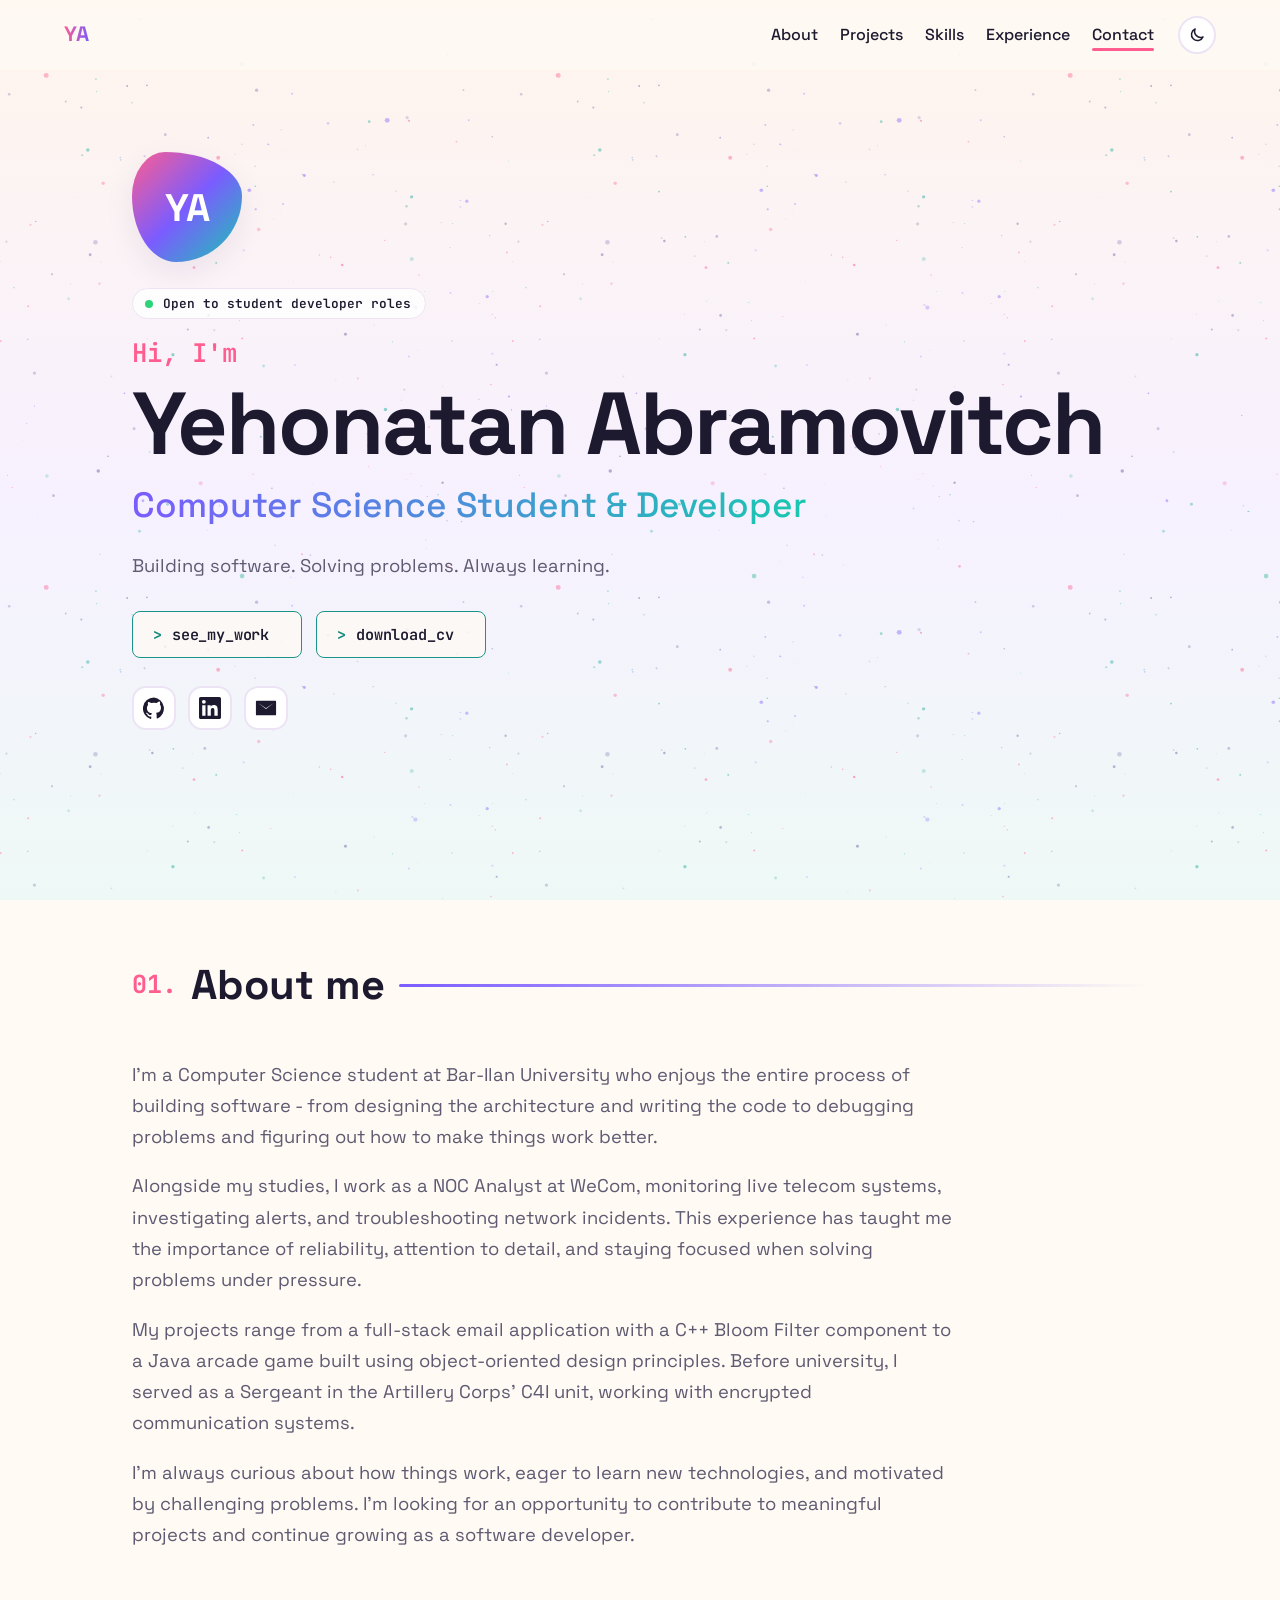
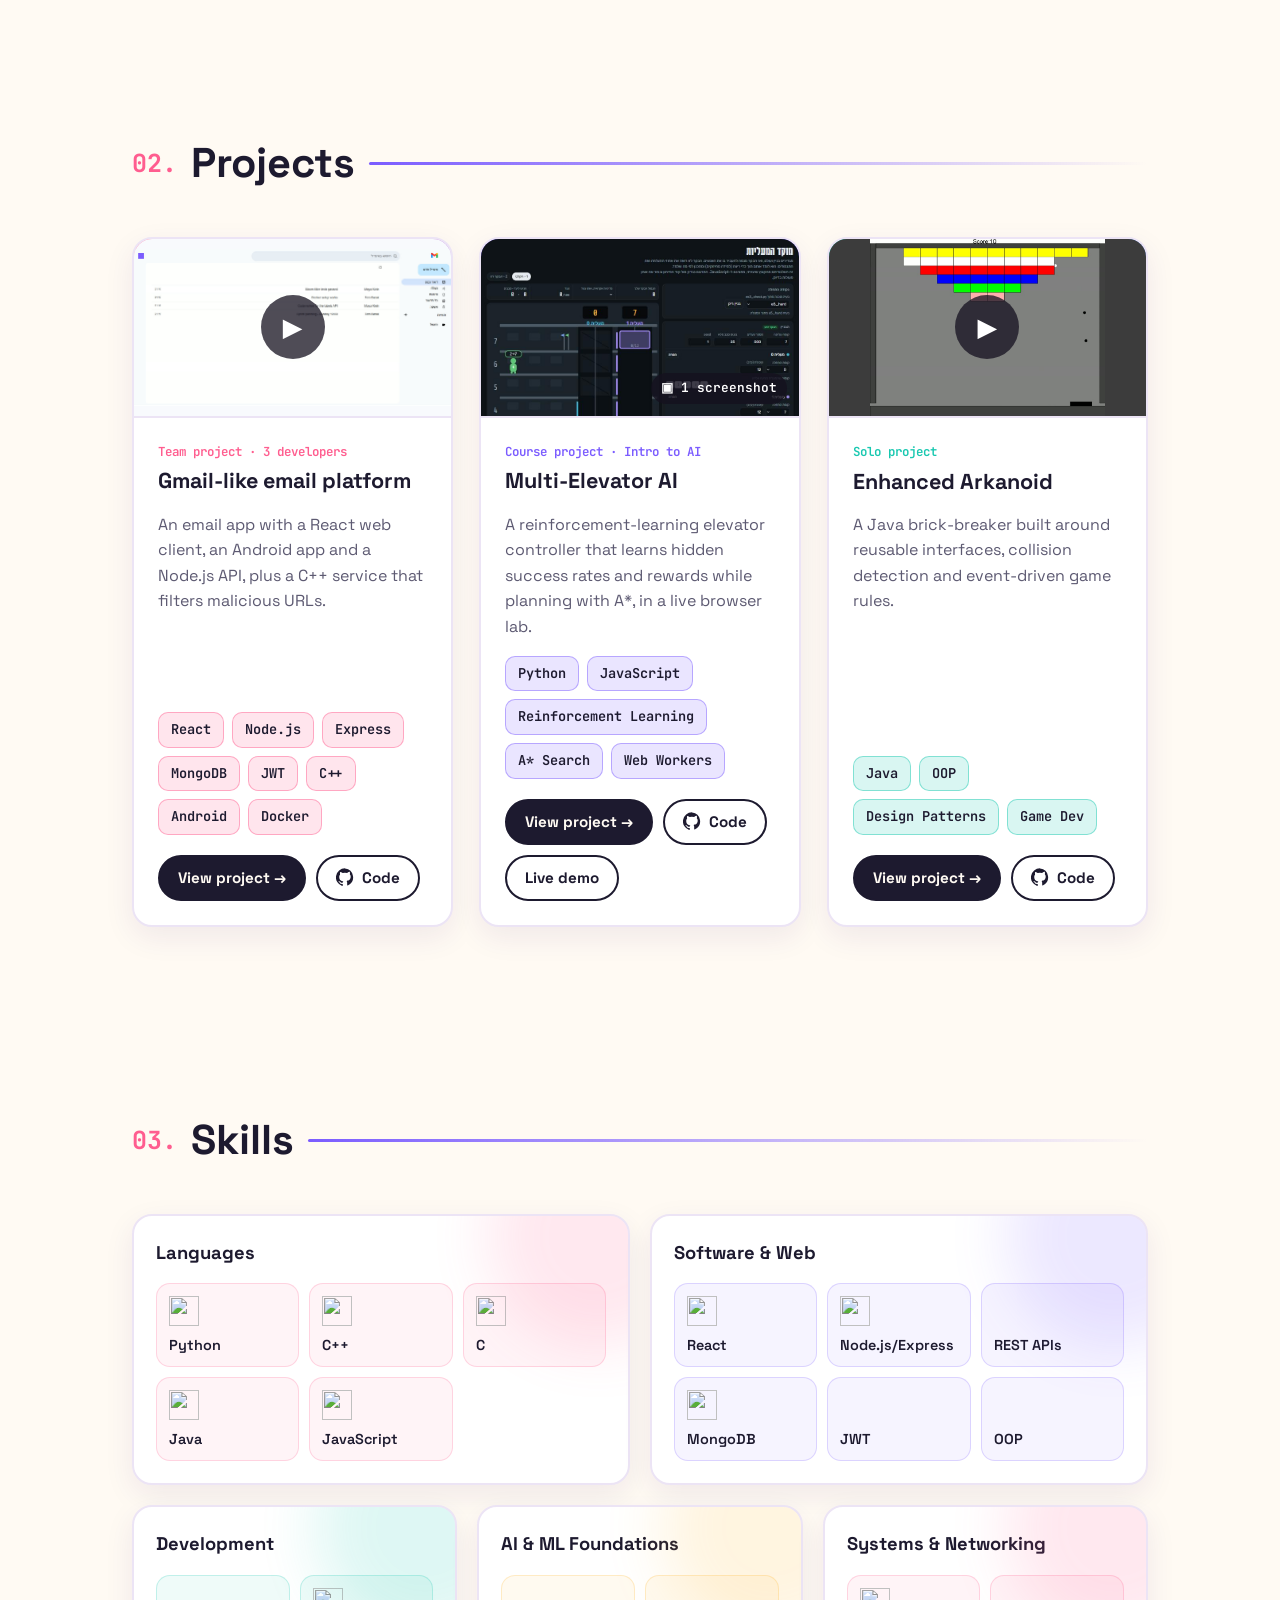
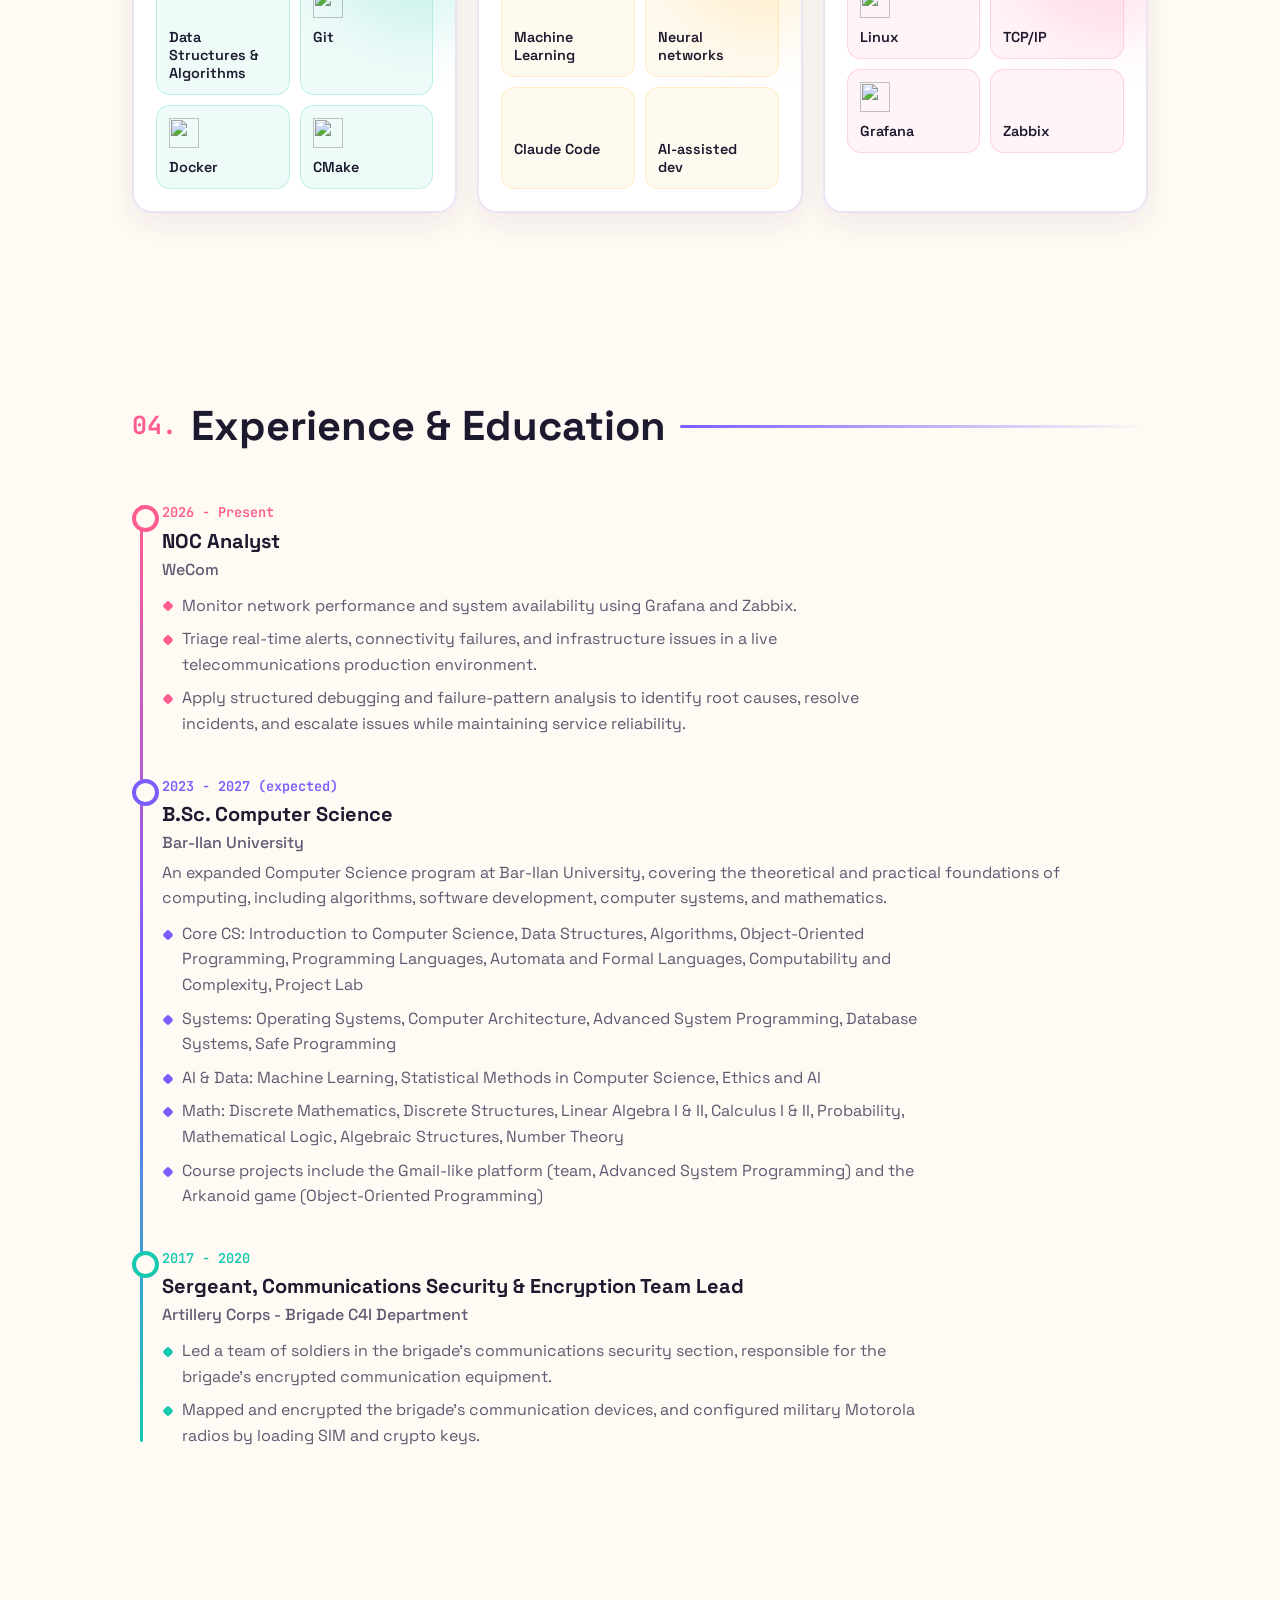
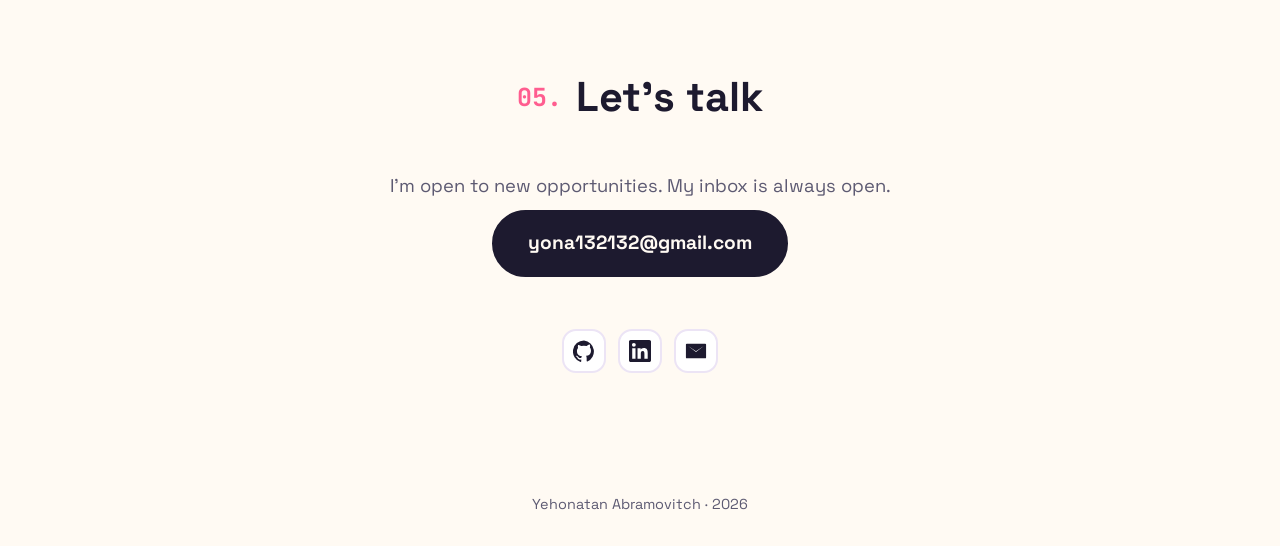
==== commit e8ebde10: "Add Multi-Elevator AI project New second project: a reinforcement-learning elevator controller (Beta" ====
--- a/index.html
+++ b/index.html
@@ -22,7 +22,7 @@
   <link rel="preconnect" href="https://fonts.googleapis.com">
   <link rel="preconnect" href="https://fonts.gstatic.com" crossorigin>
   <link href="https://fonts.googleapis.com/css2?family=Space+Grotesk:wght@400;500;700&family=JetBrains+Mono:wght@400;600&display=swap" rel="stylesheet">
-  <link rel="stylesheet" href="style.css?v=42">
+  <link rel="stylesheet" href="style.css?v=43">
   <!-- apply the saved theme before first paint so dark-mode visitors don't see a light flash -->
   <script>try{var t=localStorage.getItem("theme")||(matchMedia("(prefers-color-scheme: dark)").matches?"dark":"light");document.documentElement.dataset.theme=t;if(sessionStorage.getItem("warp")){sessionStorage.removeItem("warp");document.documentElement.classList.add("warp-in")}}catch(e){}</script>
 </head>
@@ -108,7 +108,7 @@
   </dialog>
 
   <!-- bump ?v= on each update so browsers fetch fresh files -->
-  <script src="data.js?v=42"></script>
-  <script src="script.js?v=42"></script>
+  <script src="data.js?v=43"></script>
+  <script src="script.js?v=43"></script>
 </body>
 </html>
--- a/style.css
+++ b/style.css
@@ -447,6 +447,10 @@
 .bloom-list { display: flex; flex-wrap: wrap; align-items: center; gap: 8px; margin-top: 16px; }
 .bloom-list > .mono { font-size: .8rem; color: var(--muted); }
 .bloom-items { display: contents; }
+
+/* embedded live demo */
+.embed { margin-top: 20px; border-radius: 14px; overflow: hidden; border: 2px solid var(--border); box-shadow: var(--shadow); background: #0f1115; }
+.embed iframe { display: block; width: 100%; height: min(80vh, 820px); border: 0; }
 
 /* Arkanoid demo */
 .ark { position: relative; margin-top: 20px; border-radius: 14px; overflow: hidden; border: 2px solid var(--border); box-shadow: var(--shadow); }
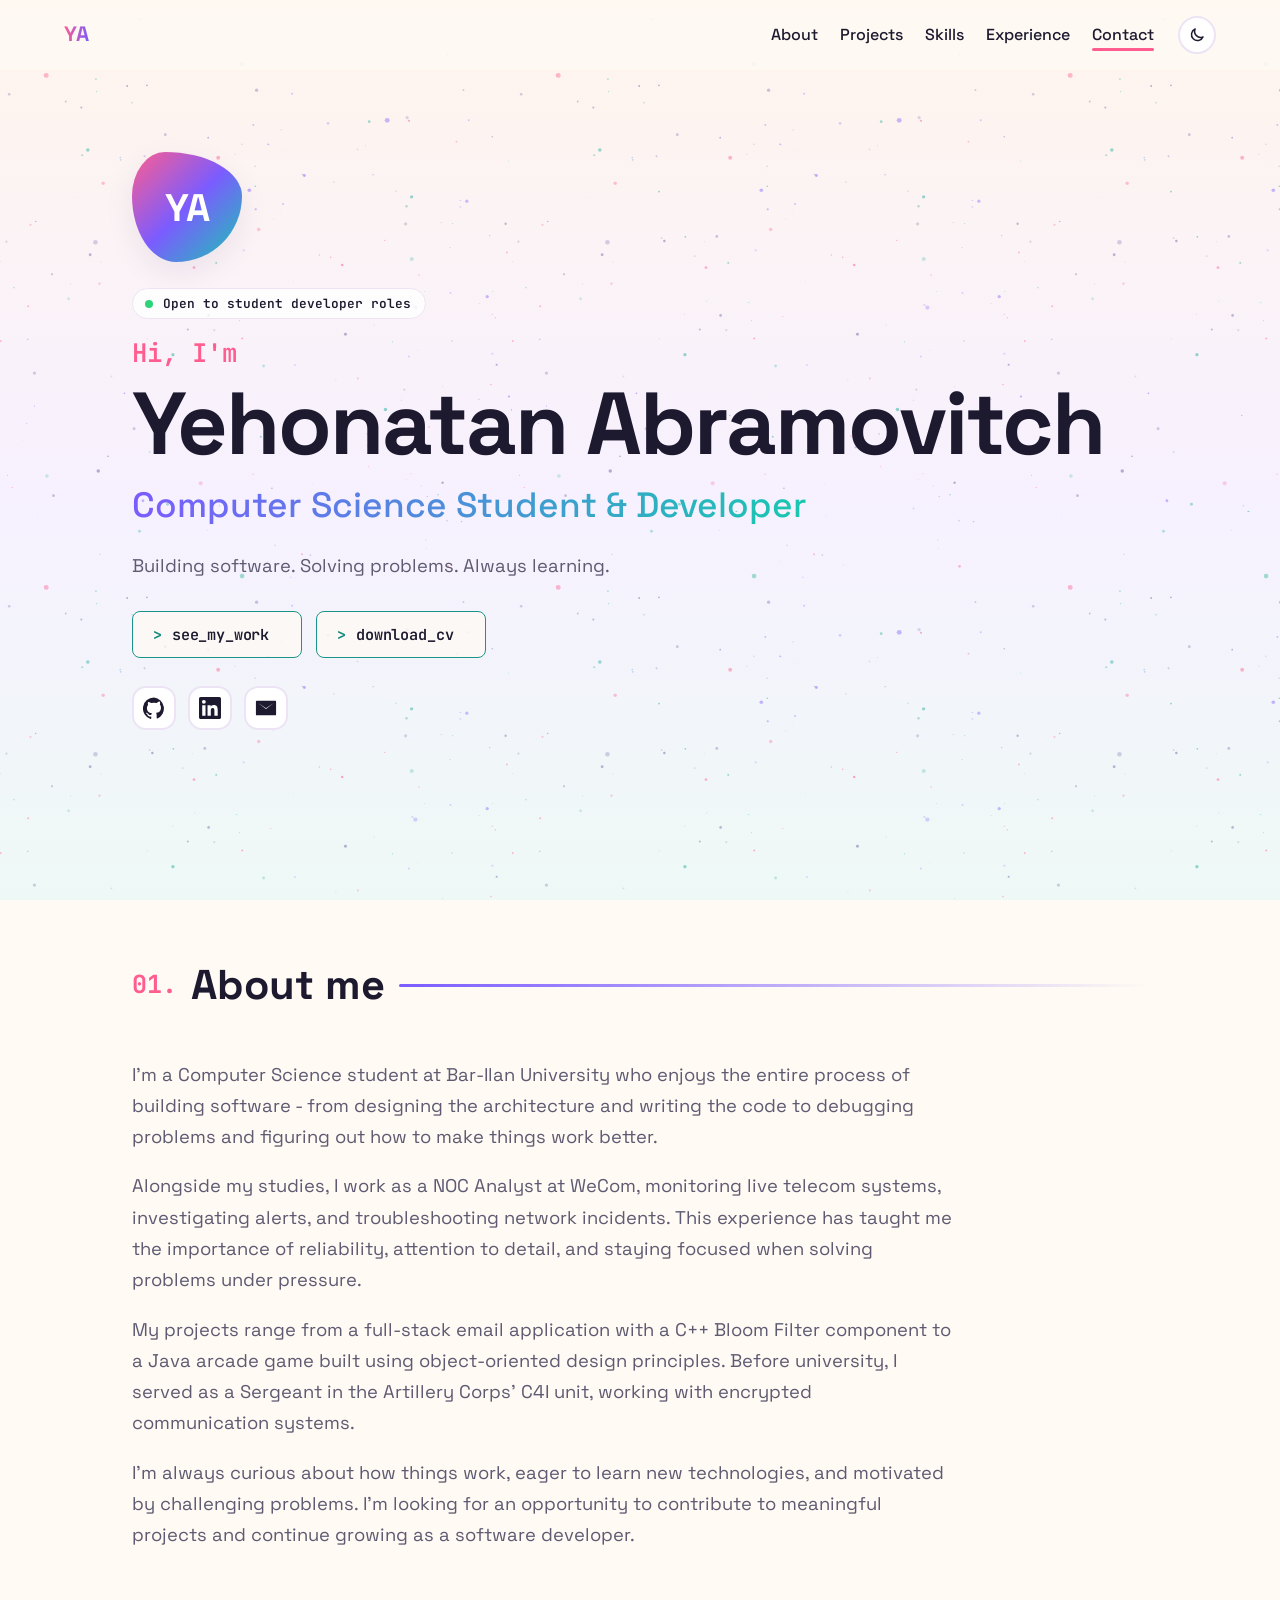
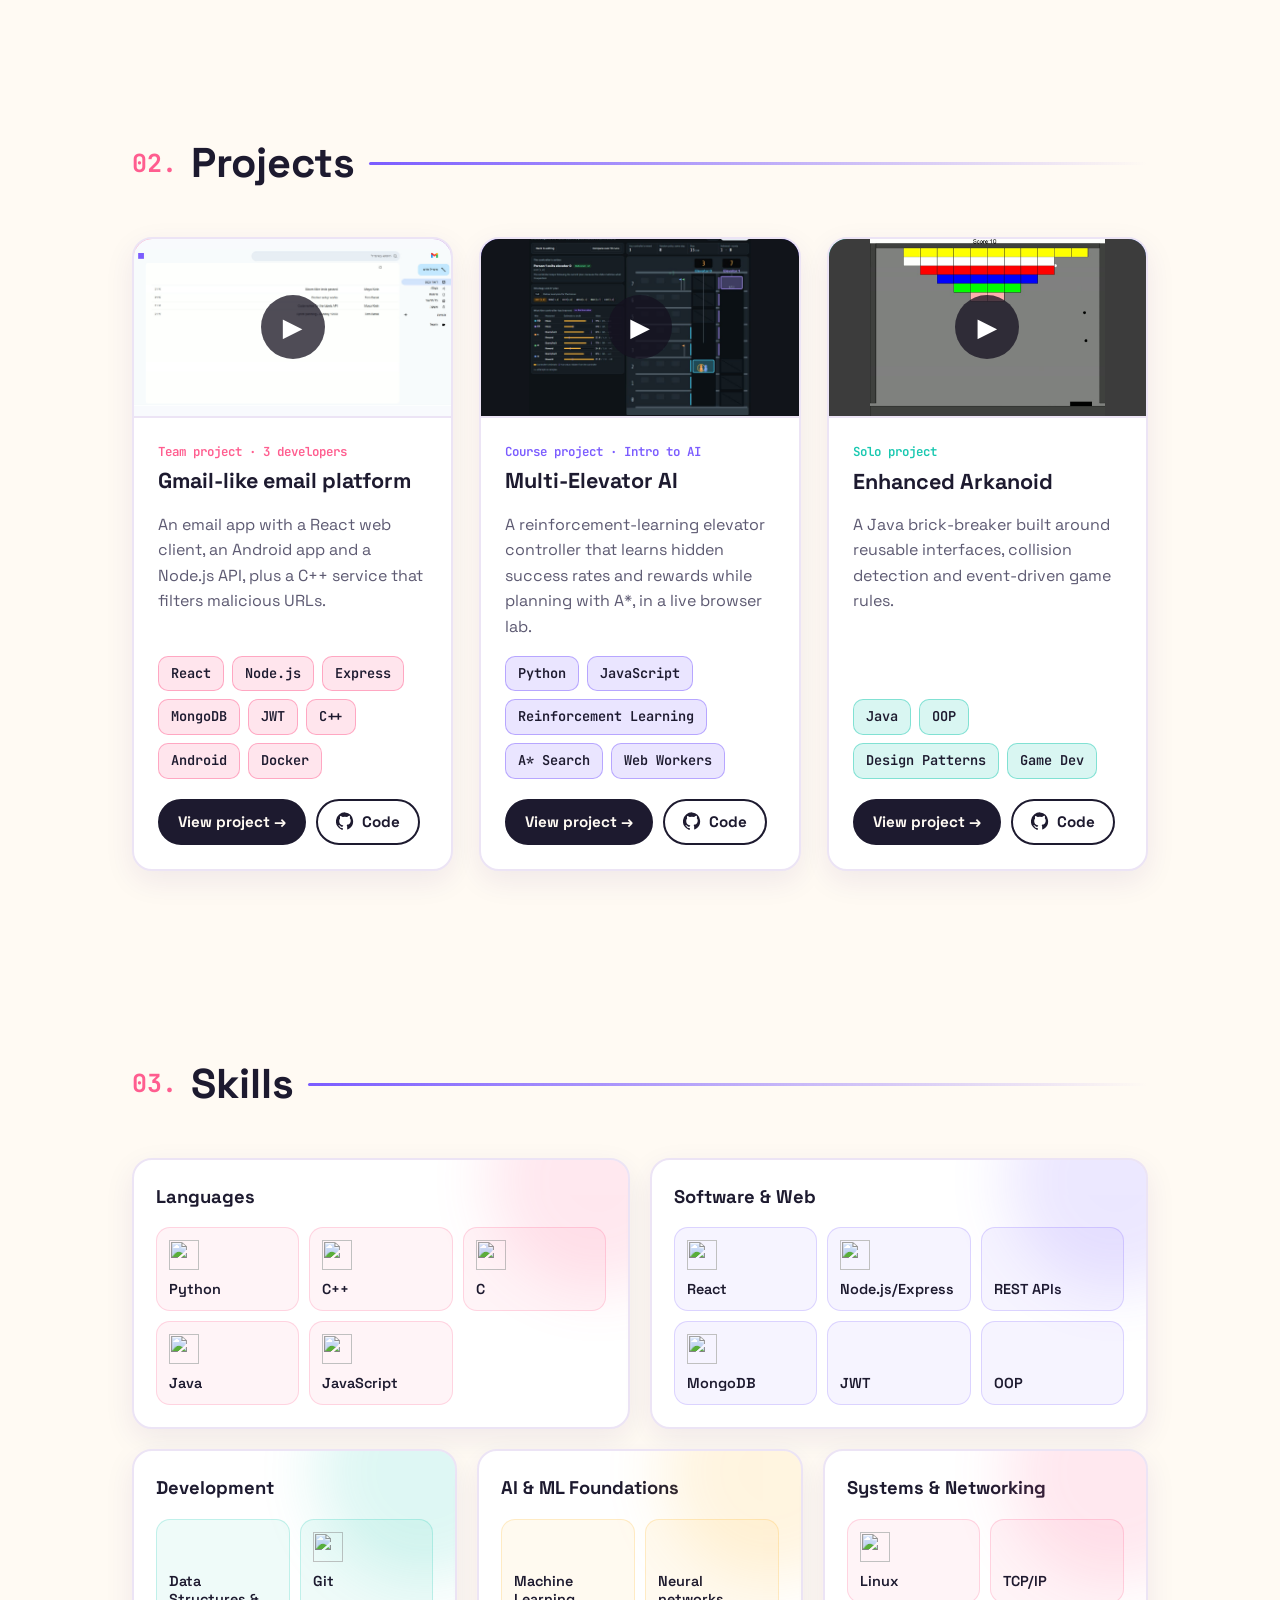
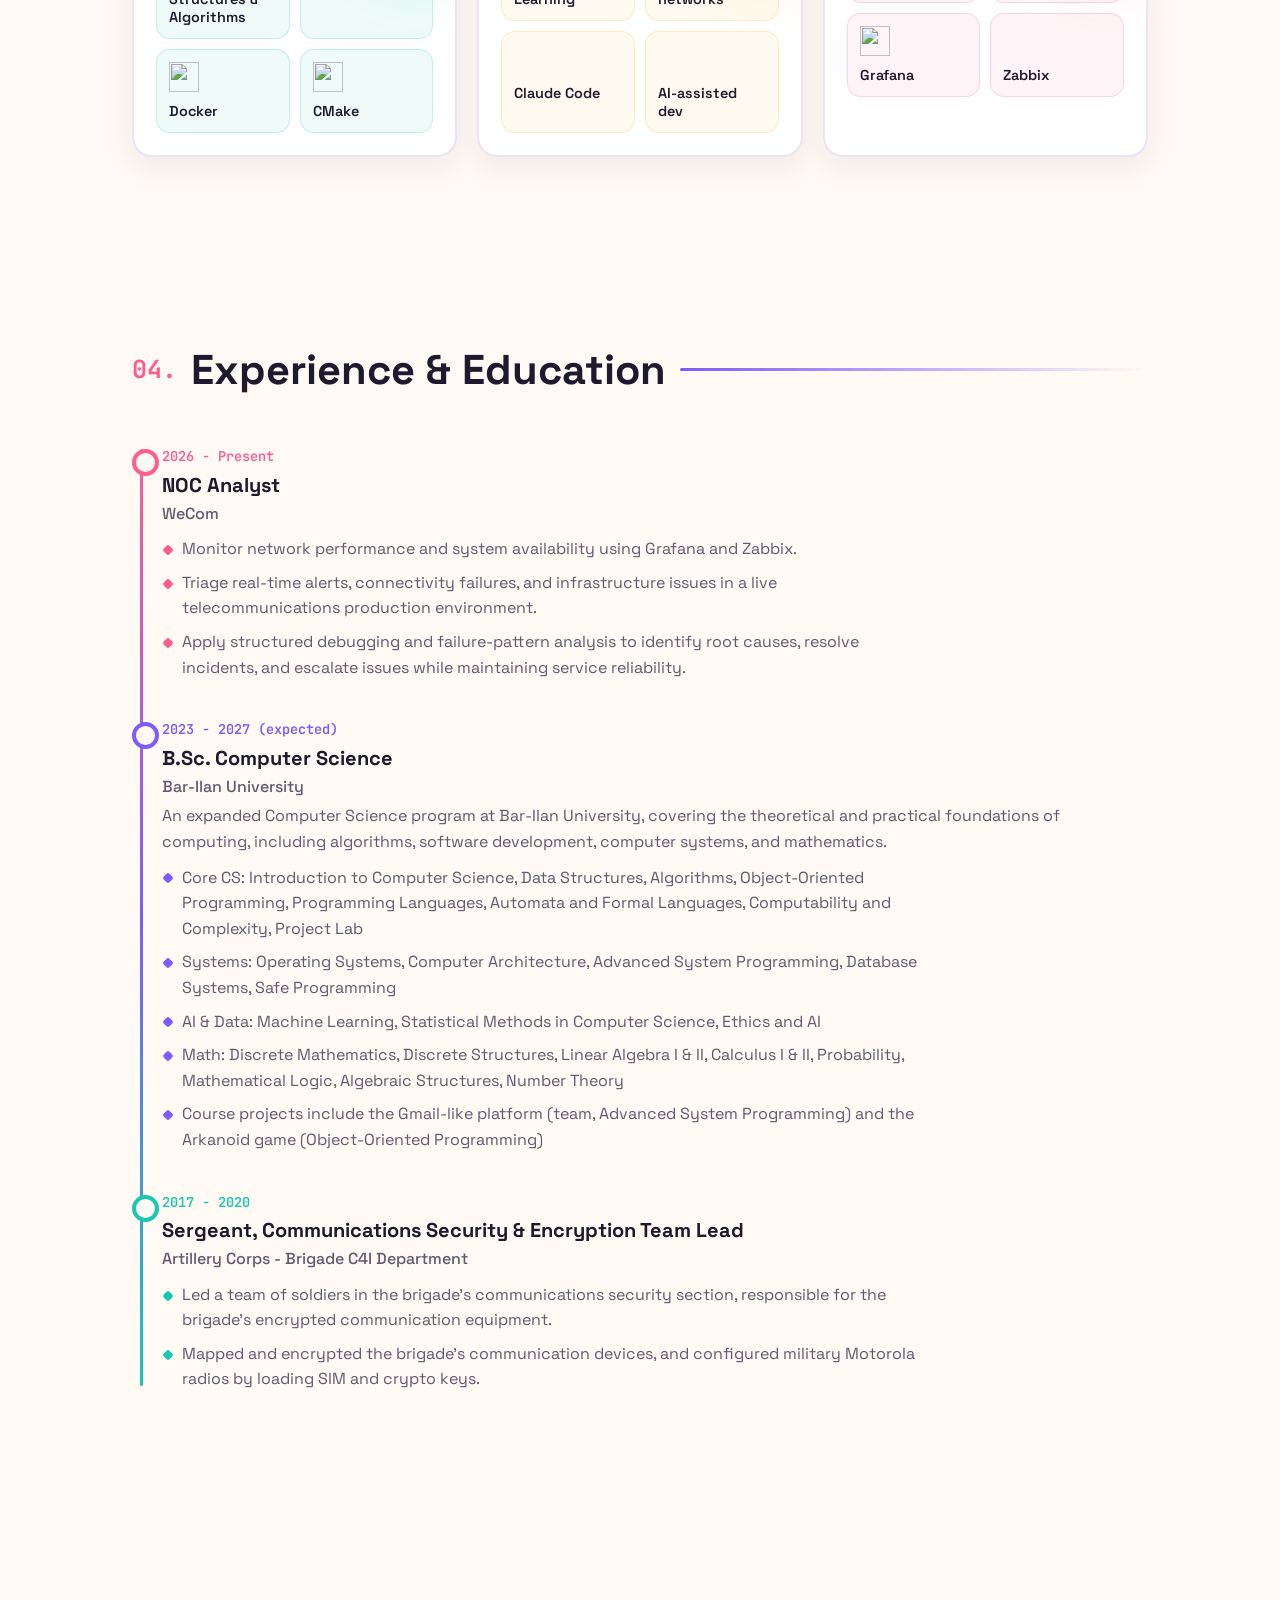
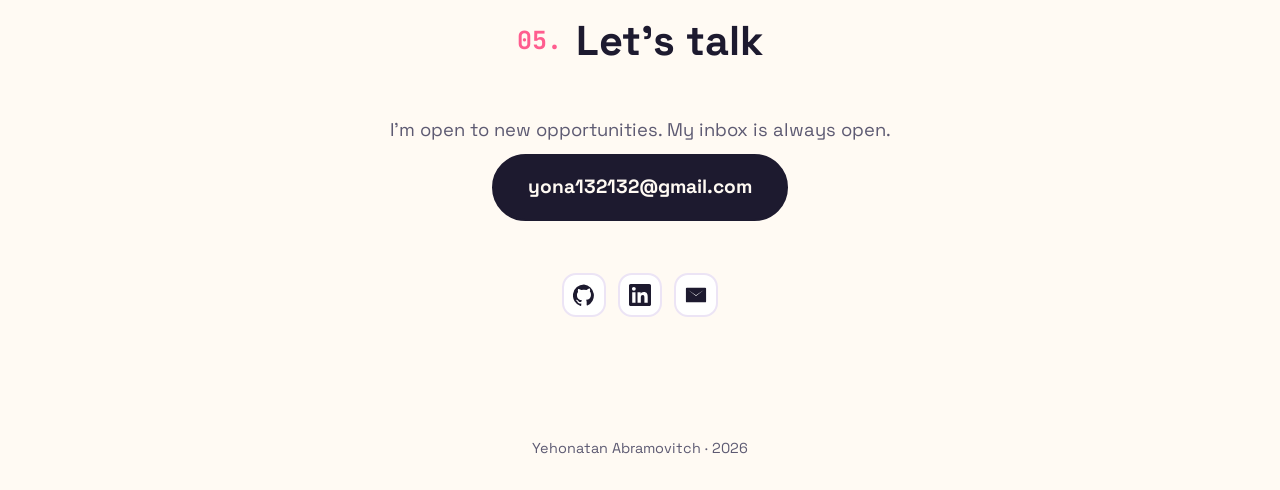
==== commit dfce1d88: "Multi-Elevator AI: run video, full-page screenshots, wide Try it - Card: a recorded slow run of e5_h" ====
--- a/index.html
+++ b/index.html
@@ -22,7 +22,7 @@
   <link rel="preconnect" href="https://fonts.googleapis.com">
   <link rel="preconnect" href="https://fonts.gstatic.com" crossorigin>
   <link href="https://fonts.googleapis.com/css2?family=Space+Grotesk:wght@400;500;700&family=JetBrains+Mono:wght@400;600&display=swap" rel="stylesheet">
-  <link rel="stylesheet" href="style.css?v=43">
+  <link rel="stylesheet" href="style.css?v=44">
   <!-- apply the saved theme before first paint so dark-mode visitors don't see a light flash -->
   <script>try{var t=localStorage.getItem("theme")||(matchMedia("(prefers-color-scheme: dark)").matches?"dark":"light");document.documentElement.dataset.theme=t;if(sessionStorage.getItem("warp")){sessionStorage.removeItem("warp");document.documentElement.classList.add("warp-in")}}catch(e){}</script>
 </head>
@@ -108,7 +108,7 @@
   </dialog>
 
   <!-- bump ?v= on each update so browsers fetch fresh files -->
-  <script src="data.js?v=43"></script>
-  <script src="script.js?v=43"></script>
+  <script src="data.js?v=44"></script>
+  <script src="script.js?v=44"></script>
 </body>
 </html>
--- a/style.css
+++ b/style.css
@@ -314,6 +314,10 @@
 .lightbox::backdrop { background: rgba(10, 8, 20, .88); backdrop-filter: blur(6px); }
 .lightbox figure { max-width: min(1100px, 86vw); text-align: center; }
 .lightbox img { max-width: 100%; max-height: 78vh; border-radius: 14px; box-shadow: 0 20px 60px rgba(0,0,0,.5); background: #fff; }
+/* full-page screenshots: readable width, scroll to see the rest */
+.lightbox.tall figure { max-height: 88vh; overflow-y: auto; overscroll-behavior: contain; }
+.lightbox.tall img { max-height: none; width: min(1100px, 86vw); max-width: none; }
+.shots img.tall { object-fit: cover; object-position: top center; }
 .lightbox figcaption { color: #fff; margin-top: 14px; font-weight: 500; }
 .lb-nav, .lb-close {
   border: 0; cursor: pointer; color: #fff; background: rgba(255,255,255,.12);
@@ -449,8 +453,11 @@
 .bloom-items { display: contents; }
 
 /* embedded live demo */
-.embed { margin-top: 20px; border-radius: 14px; overflow: hidden; border: 2px solid var(--border); box-shadow: var(--shadow); background: #0f1115; }
-.embed iframe { display: block; width: 100%; height: min(80vh, 820px); border: 0; }
+/* wider than the text column so the demo can show its desktop layout */
+.embed-wide { position: relative; left: 50%; transform: translateX(-50%); width: min(1320px, calc(100vw - 32px)); margin: 20px 0 12px; }
+.embed-frame { overflow: hidden; border-radius: 14px; border: 2px solid var(--border); box-shadow: var(--shadow); background: #11141a; }
+.embed-frame iframe { display: block; border: 0; transform-origin: 0 0; }
+.embed-frame.native iframe { width: 100%; height: 80vh; }
 
 /* Arkanoid demo */
 .ark { position: relative; margin-top: 20px; border-radius: 14px; overflow: hidden; border: 2px solid var(--border); box-shadow: var(--shadow); }
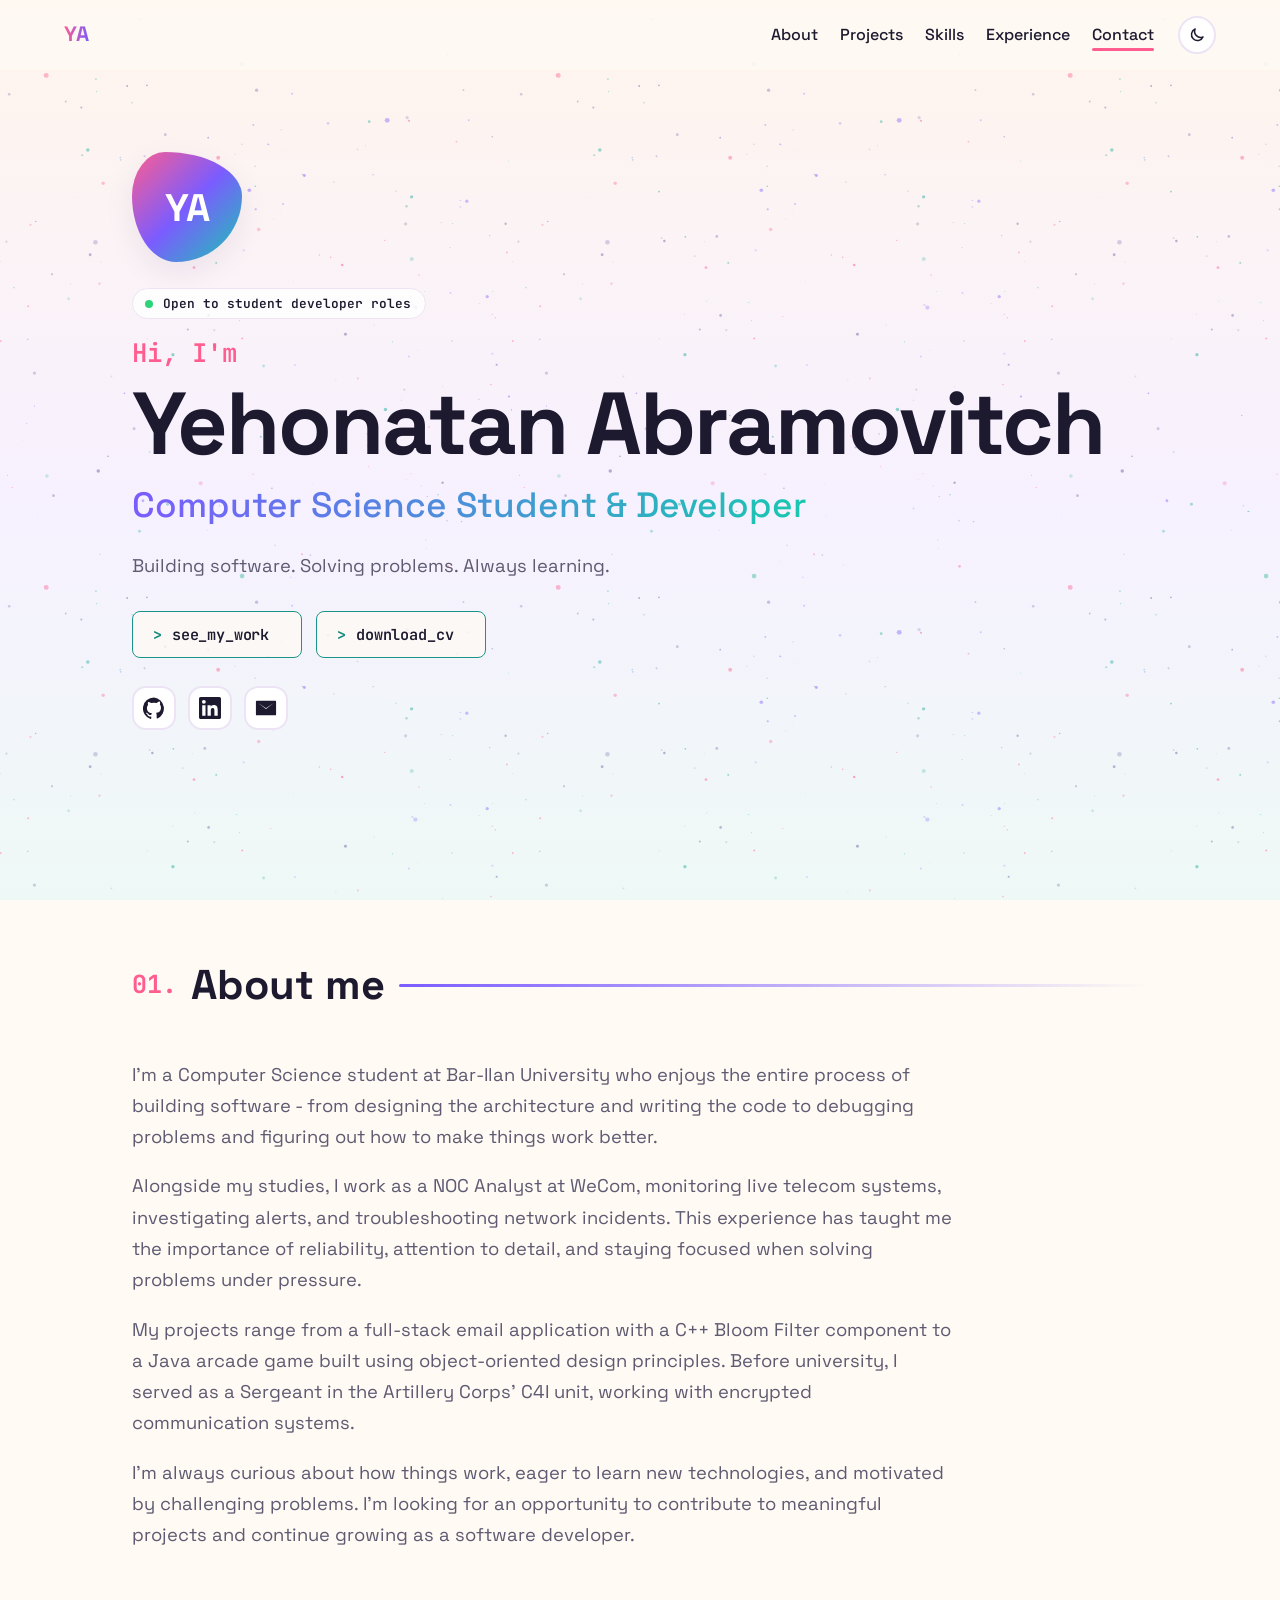
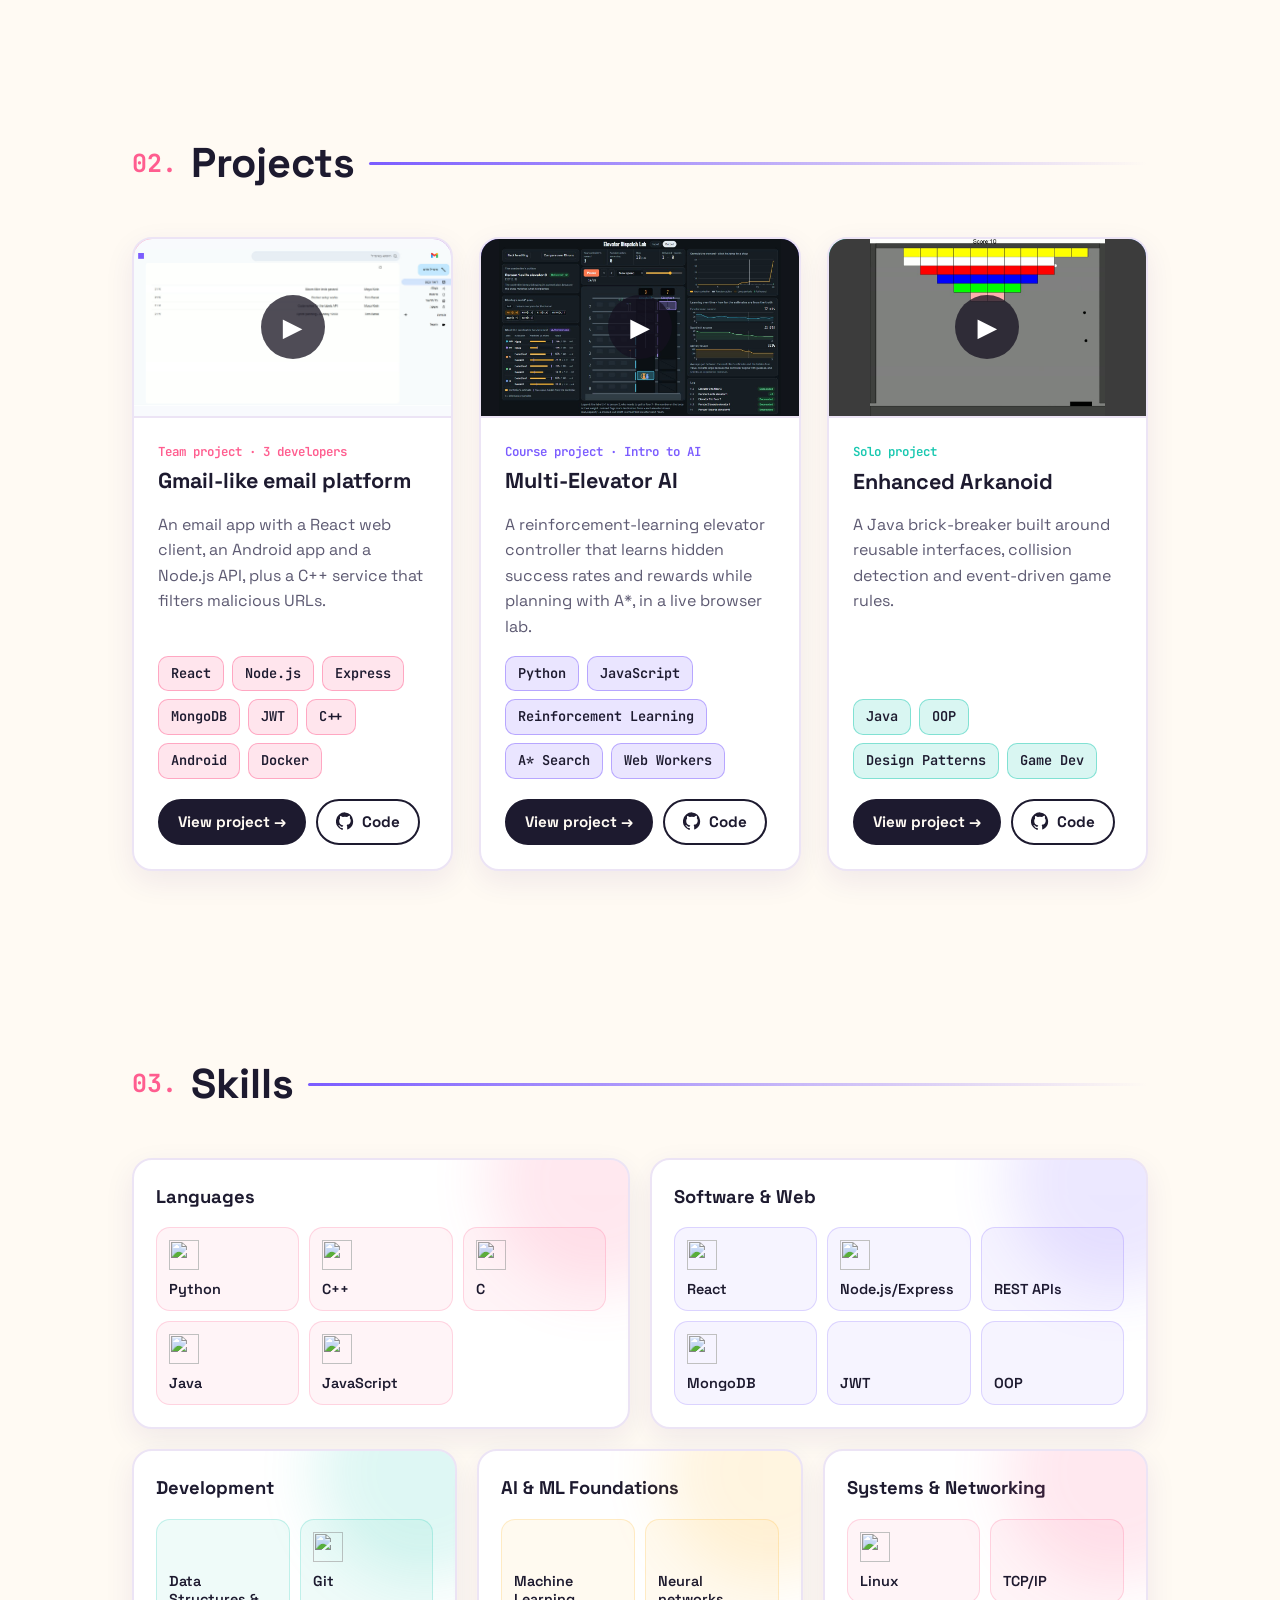
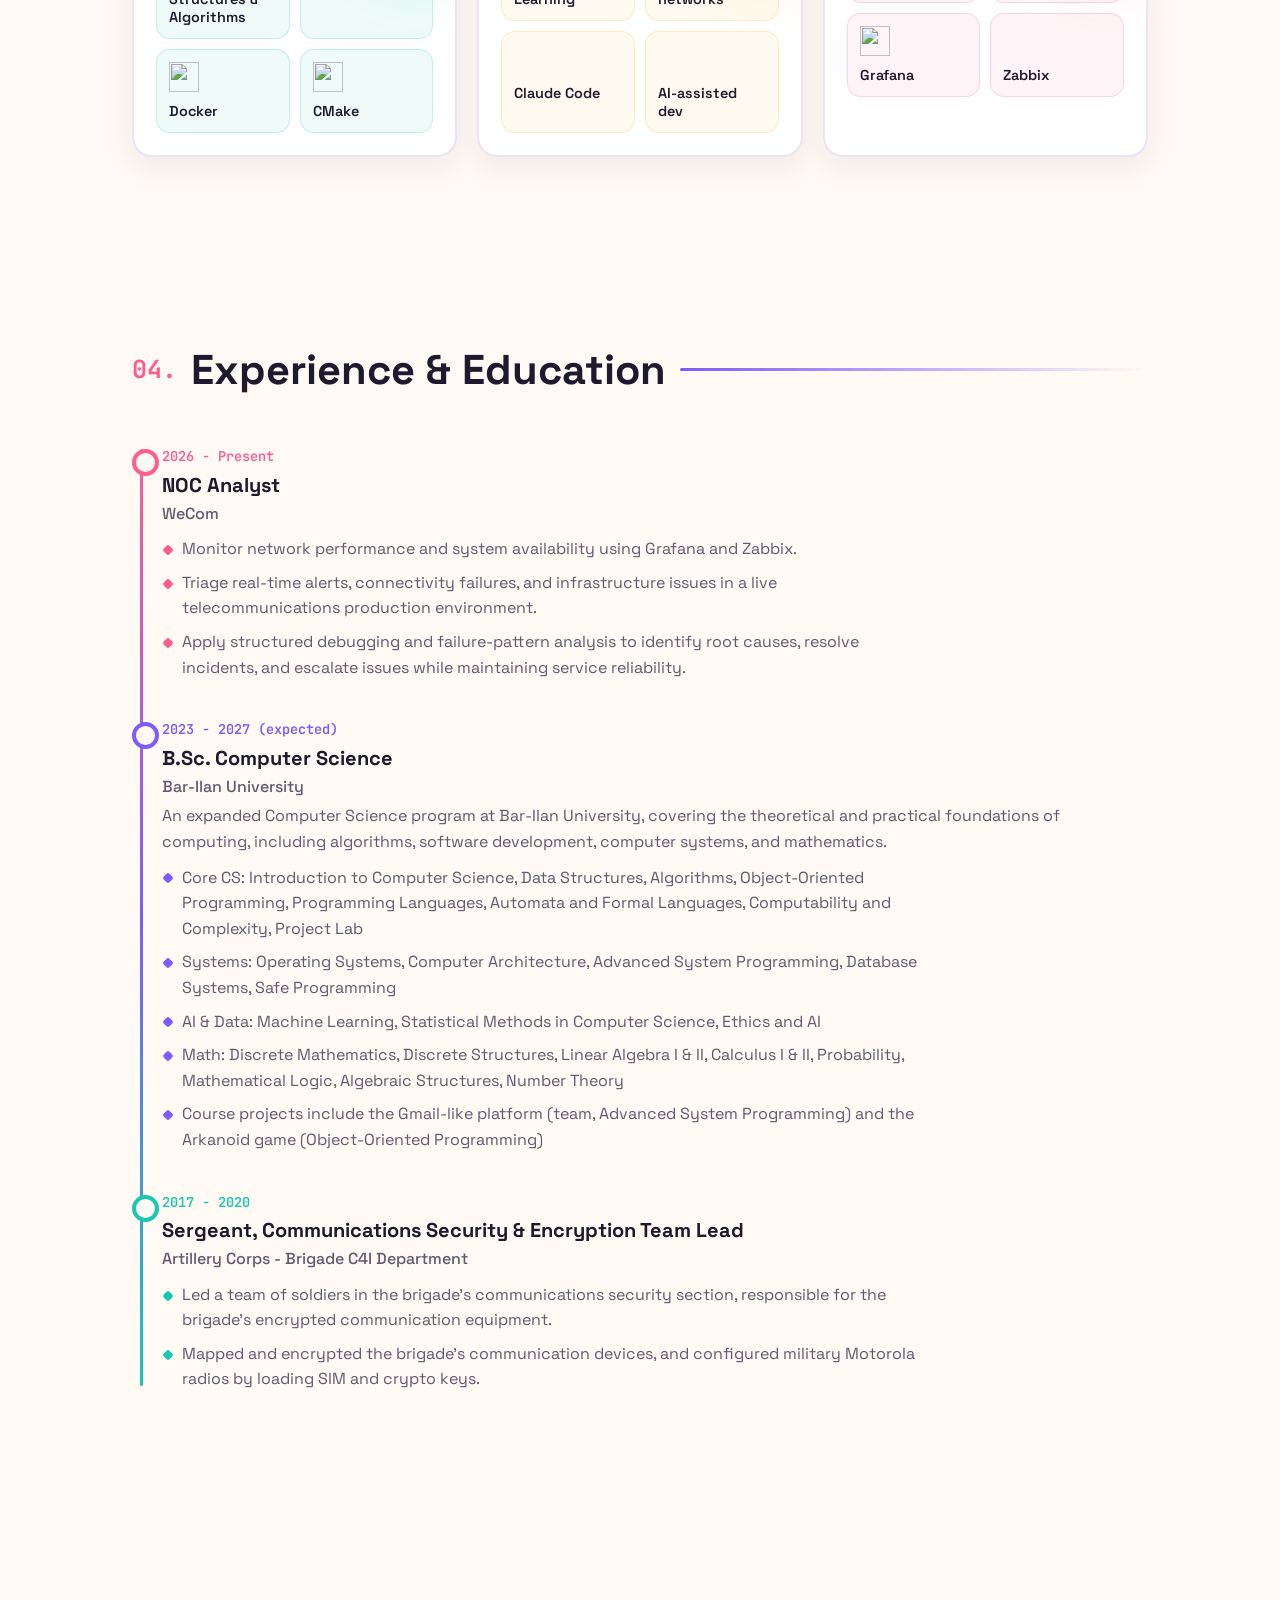
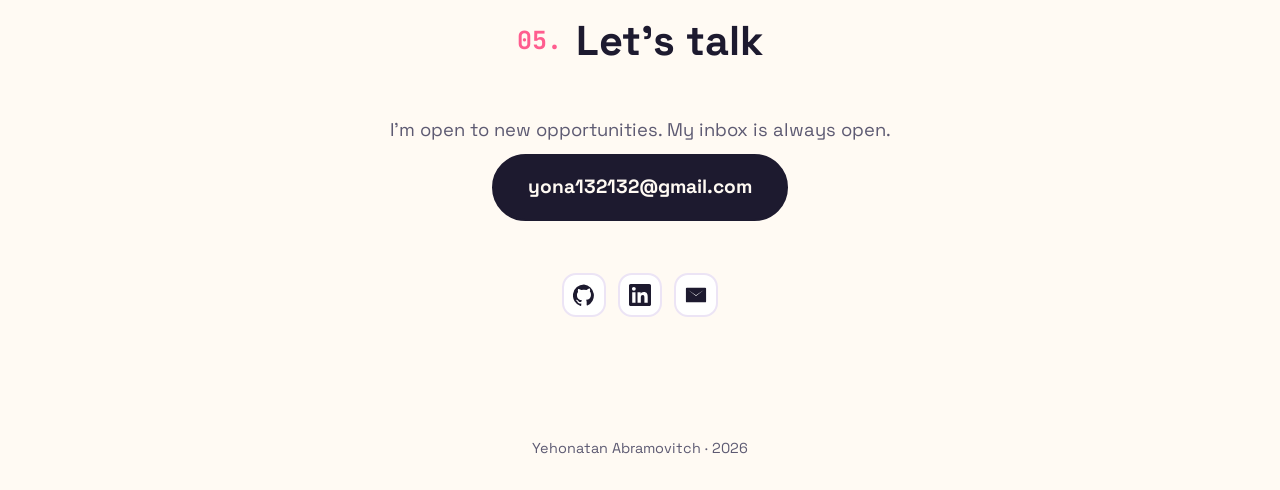
==== commit 96a8fe63: "Multi-Elevator AI: new video and screenshots of the one-screen lab The lab now fits one 1440x900 scr" ====
--- a/index.html
+++ b/index.html
@@ -22,7 +22,7 @@
   <link rel="preconnect" href="https://fonts.googleapis.com">
   <link rel="preconnect" href="https://fonts.gstatic.com" crossorigin>
   <link href="https://fonts.googleapis.com/css2?family=Space+Grotesk:wght@400;500;700&family=JetBrains+Mono:wght@400;600&display=swap" rel="stylesheet">
-  <link rel="stylesheet" href="style.css?v=44">
+  <link rel="stylesheet" href="style.css?v=47">
   <!-- apply the saved theme before first paint so dark-mode visitors don't see a light flash -->
   <script>try{var t=localStorage.getItem("theme")||(matchMedia("(prefers-color-scheme: dark)").matches?"dark":"light");document.documentElement.dataset.theme=t;if(sessionStorage.getItem("warp")){sessionStorage.removeItem("warp");document.documentElement.classList.add("warp-in")}}catch(e){}</script>
 </head>
@@ -108,7 +108,7 @@
   </dialog>
 
   <!-- bump ?v= on each update so browsers fetch fresh files -->
-  <script src="data.js?v=44"></script>
-  <script src="script.js?v=44"></script>
+  <script src="data.js?v=47"></script>
+  <script src="script.js?v=47"></script>
 </body>
 </html>
--- a/style.css
+++ b/style.css
@@ -455,6 +455,7 @@
 /* embedded live demo */
 /* wider than the text column so the demo can show its desktop layout */
 .embed-wide { position: relative; left: 50%; transform: translateX(-50%); width: min(1320px, calc(100vw - 32px)); margin: 20px 0 12px; }
+.embed-lead { max-width: none; }
 .embed-frame { overflow: hidden; border-radius: 14px; border: 2px solid var(--border); box-shadow: var(--shadow); background: #11141a; }
 .embed-frame iframe { display: block; border: 0; transform-origin: 0 0; }
 .embed-frame.native iframe { width: 100%; height: 80vh; }
